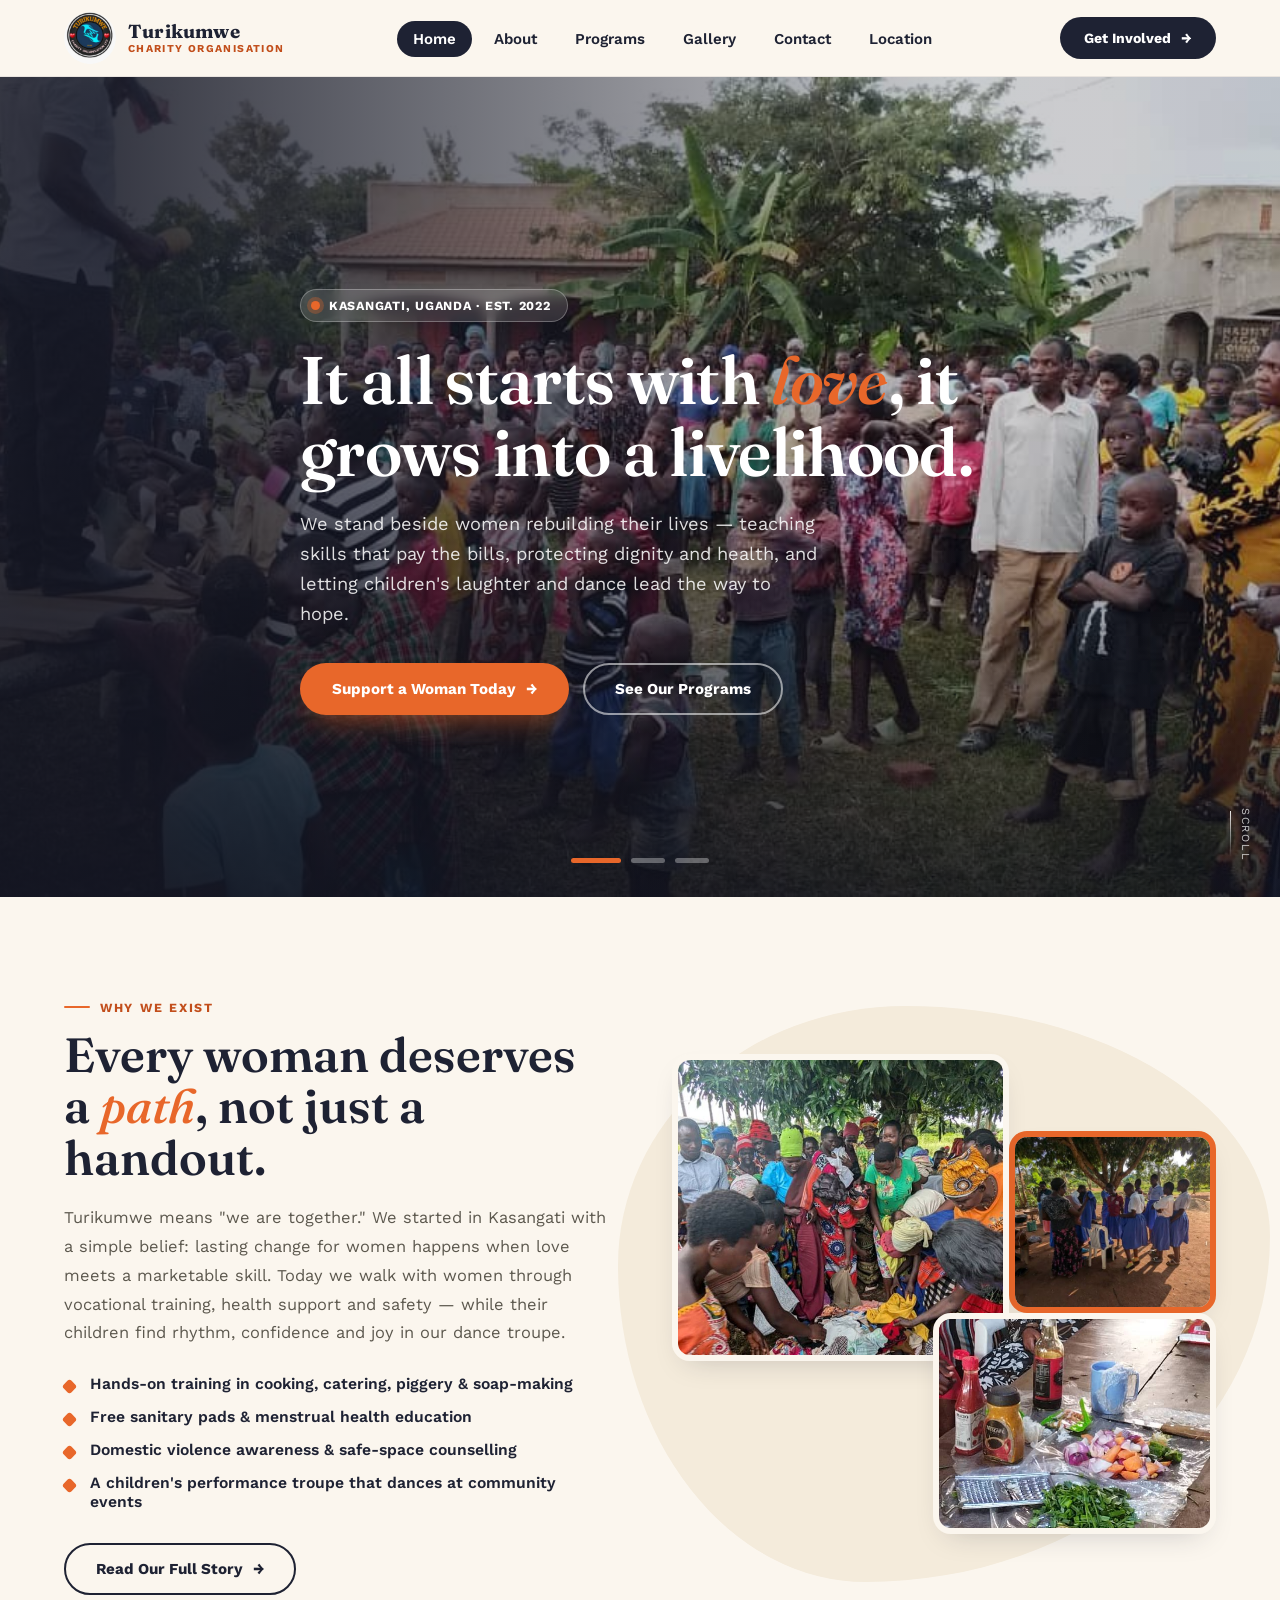
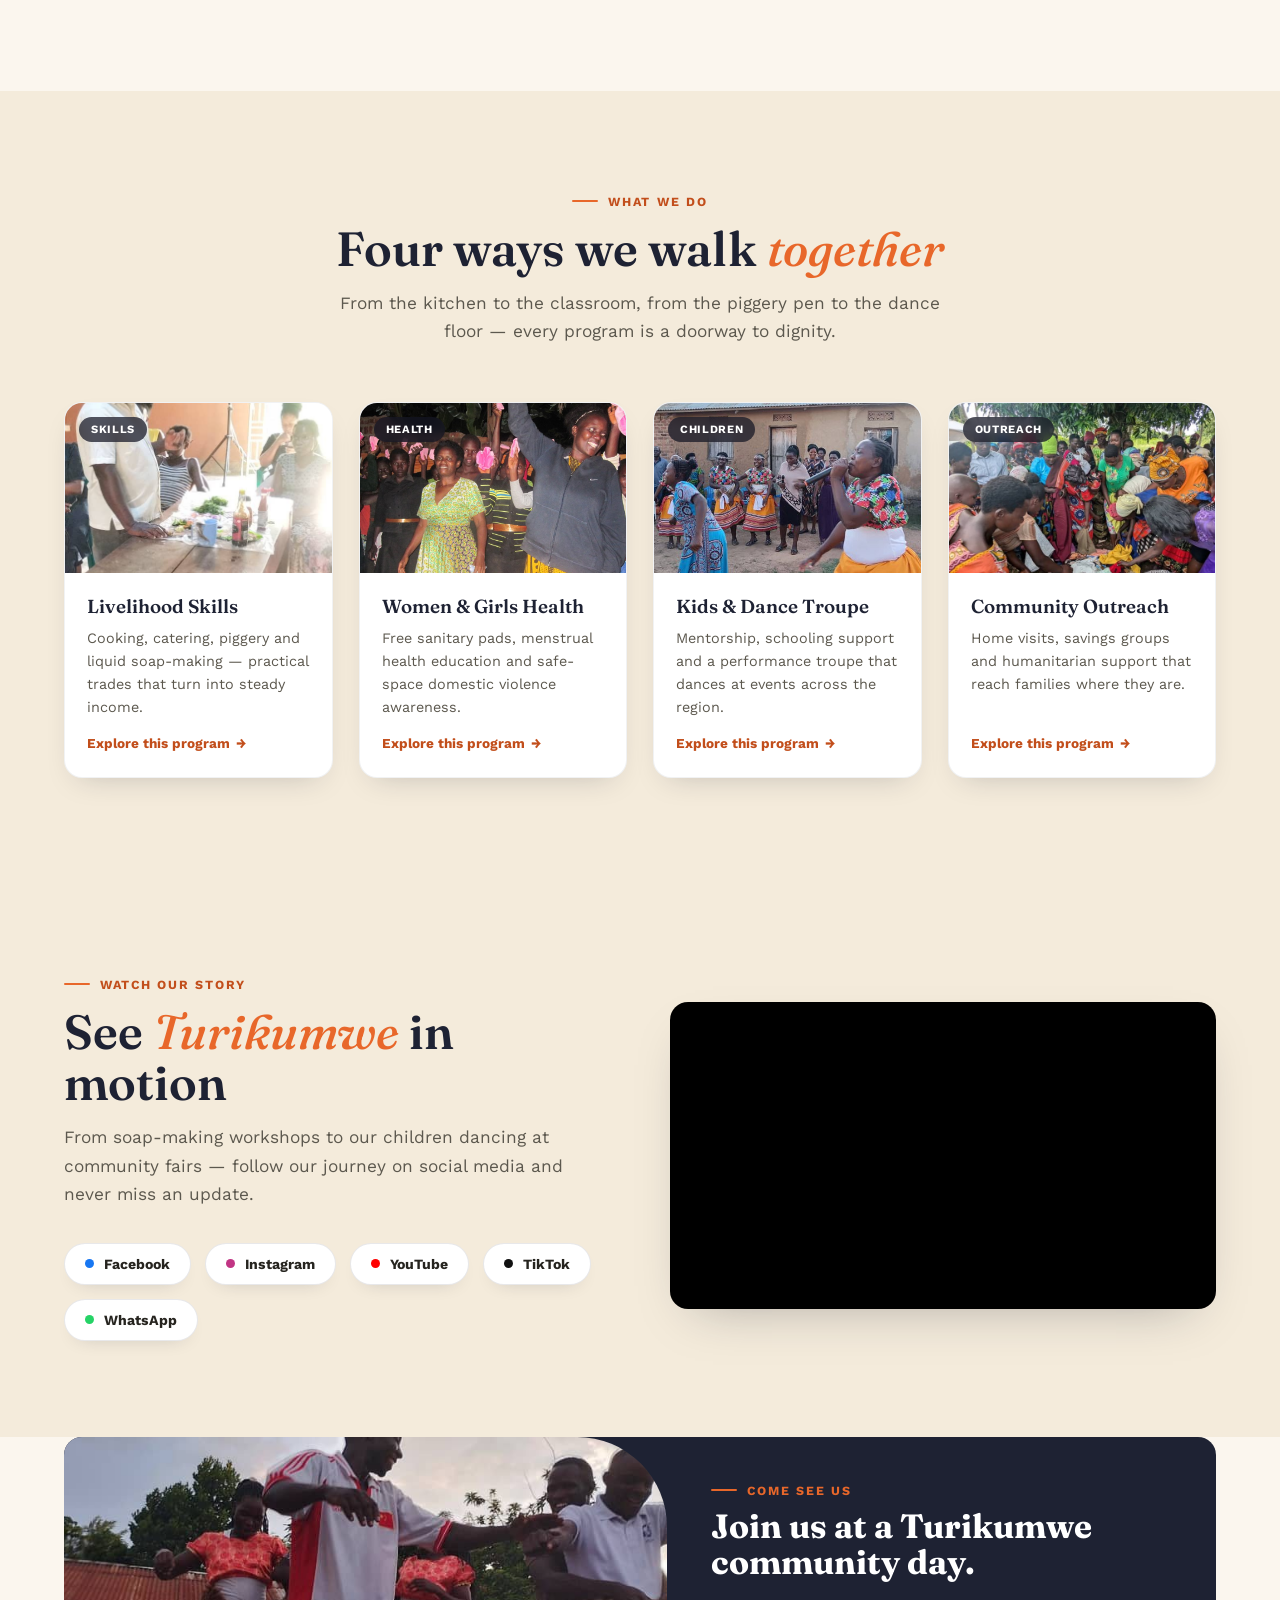
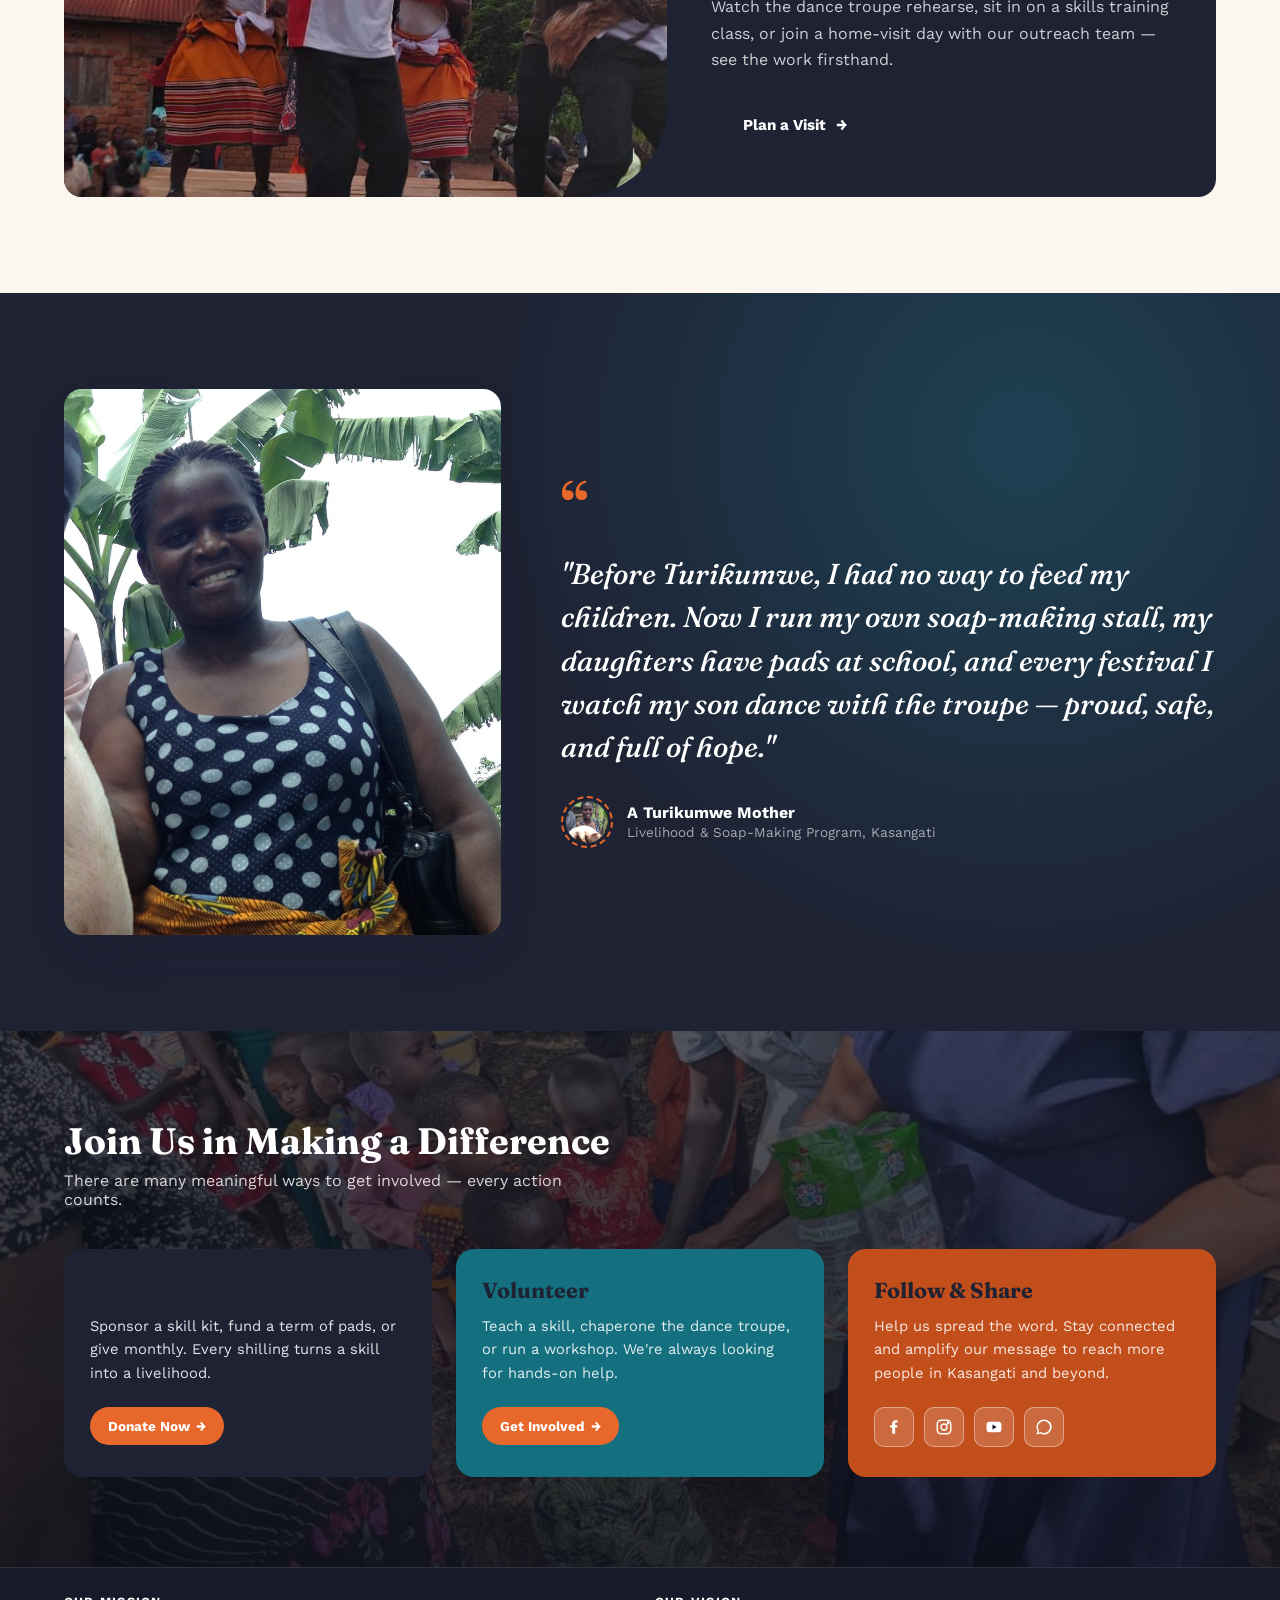
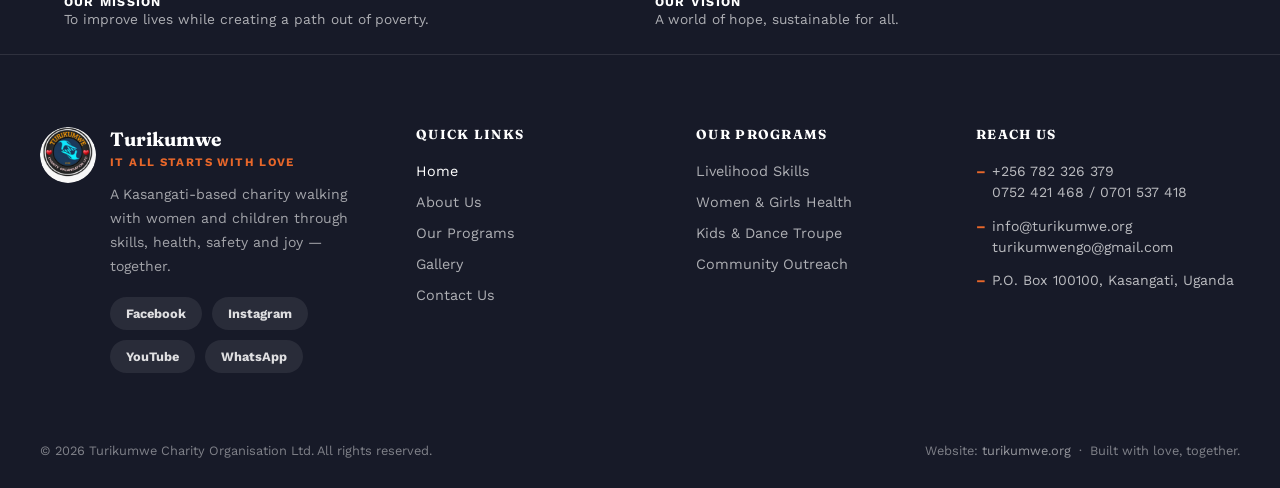
==== index.html @ 4c3f0fac "Add files via upload" ====
<!DOCTYPE html>
<html lang="en">
<head>
<meta charset="UTF-8">
<meta name="viewport" content="width=device-width, initial-scale=1.0">
<title>Turikumwe Charity Organisation | It All Starts With Love</title>
<meta name="description" content="Turikumwe Charity Organisation empowers women in Kasangati, Uganda through skills training, menstrual health support and domestic violence awareness — while our children's dance troupe brings joy to communities.">
<link rel="icon" href="images/logo.png">
<link rel="stylesheet" href="css/style.css">
</head>
<body>

<!-- ============================== HEADER ============================== -->
<header class="site-header">
  <div class="header-inner">
    <a href="index.html" class="brand">
      <img src="images/logo.png" alt="Turikumwe Charity Organisation logo">
      <span class="brand-word"><b>Turikumwe</b><span>Charity Organisation</span></span>
    </a>
    <nav class="main-nav">
      <ul>
        <li><a href="index.html" class="active">Home</a></li>
        <li><a href="about.html">About</a></li>
        <li><a href="programs.html">Programs</a></li>
        <li><a href="gallery.html">Gallery</a></li>
        <li><a href="contact.html">Contact</a></li>
        <li><a href="contact.html#location">Location</a></li>
      </ul>
    </nav>
    <div class="header-actions">
      <a href="contact.html" class="btn btn-dark"><span>Get Involved</span><span class="arrow">&rarr;</span></a>
      <button class="nav-toggle" aria-label="Toggle menu"><span></span></button>
    </div>
  </div>
</header>

<!-- ============================== HERO CAROUSEL ============================== -->
<section class="hero">
  <div class="hero-slides">
    <div class="hero-slide is-active" style="background-image:url('images/site/hero-1.jpg')"></div>
    <div class="hero-slide" style="background-image:url('images/site/hero-2.jpg')"></div>
    <div class="hero-slide" style="background-image:url('images/site/hero-3.jpg')"></div>
  </div>
  <div class="hero-content">
    <div class="container">
      <div class="hero-inner">
        <span class="hero-tag"><span class="dot"></span> Kasangati, Uganda · Est. 2022</span>
        <h1>It all starts with <em>love</em>, it grows into a livelihood.</h1>
        <p class="sub">We stand beside women rebuilding their lives — teaching skills that pay the bills, protecting dignity and health, and letting children's laughter and dance lead the way to hope.</p>
        <div class="hero-cta">
          <a href="contact.html" class="btn btn-primary">Support a Woman Today<span class="arrow">&rarr;</span></a>
          <a href="programs.html" class="btn btn-outline">See Our Programs</a>
        </div>
      </div>
    </div>
  </div>
  <div class="hero-controls">
    <button class="hero-dot is-active" aria-label="Slide 1"></button>
    <button class="hero-dot" aria-label="Slide 2"></button>
    <button class="hero-dot" aria-label="Slide 3"></button>
  </div>
  <div class="hero-scroll"><span>Scroll</span><span class="line"></span></div>
</section>

<!-- ============================== STORY / COLLAGE ============================== -->
<section class="section">
  <div class="container story-grid">
    <div class="story-text reveal">
      <span class="eyebrow">Why we exist</span>
      <h2 class="section-title">Every woman deserves a <em>path</em>, not just a handout.</h2>
      <p>Turikumwe means "we are together." We started in Kasangati with a simple belief: lasting change for women happens when love meets a marketable skill. Today we walk with women through vocational training, health support and safety — while their children find rhythm, confidence and joy in our dance troupe.</p>
      <ul class="story-list">
        <li>Hands-on training in cooking, catering, piggery &amp; soap-making</li>
        <li>Free sanitary pads &amp; menstrual health education</li>
        <li>Domestic violence awareness &amp; safe-space counselling</li>
        <li>A children's performance troupe that dances at community events</li>
      </ul>
      <a href="about.html" class="btn btn-ghost-navy" style="margin-top:32px;">Read Our Full Story<span class="arrow">&rarr;</span></a>
    </div>
    <div class="collage reveal">
      <div class="collage-blob"></div>
      <img class="c1" src="images/site/story-c1.jpg" alt="Women and children of the Turikumwe community gathered together">
      <img class="c2" src="images/site/story-c2.jpg" alt="Women training together in a cooking and catering class">
      <img class="c3" src="images/site/story-c3.jpg" alt="School girls we support, gathered together under a tree">
    </div>
  </div>
</section>


<!-- ============================== PROGRAMS PREVIEW ============================== -->
<section class="section" style="background:var(--cream-2);">
  <div class="container">
    <div class="center" style="max-width:640px;">
      <span class="eyebrow">What we do</span>
      <h2 class="section-title" style="margin-top:14px;">Four ways we walk <em>together</em></h2>
      <p class="section-lede center">From the kitchen to the classroom, from the piggery pen to the dance floor — every program is a doorway to dignity.</p>
    </div>
    <div class="program-grid">
      <div class="program-card reveal">
        <div class="program-media"><span class="tag">Skills</span><img src="images/site/program-skills.jpg" alt="Women learning cooking and catering skills together"></div>
        <div class="program-body">
          <h3>Livelihood Skills</h3>
          <p>Cooking, catering, piggery and liquid soap-making — practical trades that turn into steady income.</p>
          <a href="programs.html#skills">Explore this program</a>
        </div>
      </div>
      <div class="program-card reveal">
        <div class="program-media"><span class="tag">Health</span><img src="images/site/women-deep.jpg" alt="Girls and women celebrating a pad distribution drive"></div>
        <div class="program-body">
          <h3>Women &amp; Girls Health</h3>
          <p>Free sanitary pads, menstrual health education and safe-space domestic violence awareness.</p>
          <a href="programs.html#women">Explore this program</a>
        </div>
      </div>
      <div class="program-card reveal">
        <div class="program-media"><span class="tag">Children</span><img src="images/site/program-kids.jpg" alt="Our children's dance troupe performing at a community event"></div>
        <div class="program-body">
          <h3>Kids &amp; Dance Troupe</h3>
          <p>Mentorship, schooling support and a performance troupe that dances at events across the region.</p>
          <a href="programs.html#kids">Explore this program</a>
        </div>
      </div>
      <div class="program-card reveal">
        <div class="program-media"><span class="tag">Outreach</span><img src="images/site/card-community.jpg" alt="Turikumwe volunteers on a community home-visit and outreach day"></div>
        <div class="program-body">
          <h3>Community Outreach</h3>
          <p>Home visits, savings groups and humanitarian support that reach families where they are.</p>
          <a href="programs.html#community">Explore this program</a>
        </div>
      </div>
    </div>
  </div>
</section>

<!-- ============================== VIDEO / SOCIAL ============================== -->
<section class="section media-section">
  <div class="container two-col">
    <div class="reveal">
      <span class="eyebrow">Watch our story</span>
      <h2 class="section-title" style="margin-top:14px;">See <em>Turikumwe</em> in motion</h2>
      <p class="section-lede">From soap-making workshops to our children dancing at community fairs — follow our journey on social media and never miss an update.</p>
      <div class="social-row">
        <a class="social-chip fb" href="#" target="_blank" rel="noopener"><span class="dot"></span> Facebook</a>
        <a class="social-chip ig" href="#" target="_blank" rel="noopener"><span class="dot"></span> Instagram</a>
        <a class="social-chip yt" href="#" target="_blank" rel="noopener"><span class="dot"></span> YouTube</a>
        <a class="social-chip tt" href="#" target="_blank" rel="noopener"><span class="dot"></span> TikTok</a>
        <a class="social-chip wa" href="#" target="_blank" rel="noopener"><span class="dot"></span> WhatsApp</a>
      </div>
    </div>
    <div class="video-wrap reveal">
      <iframe src="https://www.youtube.com/embed/6stlCkUDG_s" title="Turikumwe Charity Organisation story" allow="accelerometer; autoplay; clipboard-write; encrypted-media; gyroscope; picture-in-picture" allowfullscreen loading="lazy"></iframe>
    </div>
  </div>
</section>

<!-- ============================== EVENT INVITE BANNER ============================== -->
<section class="section" style="padding-top:0;">
  <div class="container">
    <div class="event-split reveal">
      <div class="photo">
        <img src="images/site/hero-3.jpg" alt="Our children's dance troupe performing at a community event">
      </div>
      <div class="text">
        <span class="eyebrow">Come see us</span>
        <h2>Join us at a Turikumwe community day.</h2>
        <p>Watch the dance troupe rehearse, sit in on a skills training class, or join a home-visit day with our outreach team — see the work firsthand.</p>
        <a href="contact.html" class="btn btn-dark">Plan a Visit<span class="arrow">&rarr;</span></a>
      </div>
    </div>
  </div>
</section>

<!-- ============================== TESTIMONIAL ============================== -->
<section class="section testi">
  <div class="container testi-grid">
    <div class="testi-photo reveal">
      <img src="images/site/testi-photo.jpg" alt="Portrait of a woman supported by Turikumwe's livelihood program">
    </div>
    <div class="testi-quote reveal">
      <span class="quote-mark">&ldquo;</span>
      <p>"Before Turikumwe, I had no way to feed my children. Now I run my own soap-making stall, my daughters have pads at school, and every festival I watch my son dance with the troupe — proud, safe, and full of hope."</p>
      <div class="testi-name">
        <span class="avatar-ring"><img src="images/site/testi-avatar.jpg" alt="Community member"></span>
        <div><b>A Turikumwe Mother</b><span>Livelihood &amp; Soap-Making Program, Kasangati</span></div>
      </div>
    </div>
  </div>
</section>

<!-- ============================== JOIN US / 3-CARD CTA ============================== -->
<section class="join-diff">
  <img class="bg" src="images/site/join-diff-bg.jpg" alt="">
  <div class="container">
    <h2 class="reveal">Join Us in Making a Difference</h2>
    <p class="reveal">There are many meaningful ways to get involved — every action counts.</p>
    <div class="diff-grid reveal">
      <div class="diff-card c-navy">
        <h3>Donate</h3>
        <p>Sponsor a skill kit, fund a term of pads, or give monthly. Every shilling turns a skill into a livelihood.</p>
        <a href="contact.html" class="btn-mini">Donate Now<span class="arrow">&rarr;</span></a>
      </div>
      <div class="diff-card c-teal">
        <h3>Volunteer</h3>
        <p>Teach a skill, chaperone the dance troupe, or run a workshop. We're always looking for hands-on help.</p>
        <a href="contact.html" class="btn-mini">Get Involved<span class="arrow">&rarr;</span></a>
      </div>
      <div class="diff-card c-orange">
        <h3>Follow &amp; Share</h3>
        <p>Help us spread the word. Stay connected and amplify our message to reach more people in Kasangati and beyond.</p>
        <div class="diff-social">
          <a href="#" aria-label="Facebook" target="_blank" rel="noopener"><svg viewBox="0 0 24 24" fill="currentColor"><path d="M13.5 21v-8.2h2.75l.41-3.2H13.5V7.4c0-.93.26-1.56 1.6-1.56h1.7V2.98C16.5 2.94 15.4 2.85 14.1 2.85c-2.7 0-4.55 1.65-4.55 4.68v2.07H6.8v3.2h2.75V21h3.95z"/></svg></a>
          <a href="#" aria-label="Instagram" target="_blank" rel="noopener"><svg viewBox="0 0 24 24" fill="none" stroke="currentColor" stroke-width="1.9"><rect x="3" y="3" width="18" height="18" rx="5"/><circle cx="12" cy="12" r="4"/><circle cx="17.4" cy="6.6" r="1"/></svg></a>
          <a href="#" aria-label="YouTube" target="_blank" rel="noopener"><svg viewBox="0 0 24 24" fill="currentColor"><path d="M22 12s0-3.2-.4-4.7a2.9 2.9 0 0 0-2-2C17.9 5 12 5 12 5s-5.9 0-7.6.3a2.9 2.9 0 0 0-2 2C2 8.8 2 12 2 12s0 3.2.4 4.7a2.9 2.9 0 0 0 2 2C6.1 19 12 19 12 19s5.9 0 7.6-.3a2.9 2.9 0 0 0 2-2C22 15.2 22 12 22 12z"/><path d="M10 15.2V8.8L15.5 12z" fill="#0F1626"/></svg></a>
          <a href="#" aria-label="WhatsApp" target="_blank" rel="noopener"><svg viewBox="0 0 24 24" fill="currentColor"><path d="M12 2a10 10 0 0 0-8.6 15L2 22l5.2-1.4A10 10 0 1 0 12 2zm0 18a8 8 0 0 1-4.1-1.1l-.3-.2-3.1.8.8-3-.2-.3A8 8 0 1 1 12 20z"/></svg></a>
        </div>
      </div>
    </div>
  </div>
</section>

<!-- ============================== FOOTER (constant) ============================== -->
<footer class="site-footer" id="footer-include"></footer>

<script src="js/main.js"></script>
<script src="js/footer.js"></script>
</body>
</html>
---- css/style.css ----
/* ==========================================================================
   TURIKUMWE CHARITY ORGANISATION — Stylesheet
   Design language: "Threads of Turikumwe" — a running-stitch signature
   motif ties every section together, echoing the tailoring/soap-making
   skills we teach and the meaning of the name: "we are together".
   ========================================================================== */

@import url('https://fonts.googleapis.com/css2?family=Fraunces:ital,opsz,wght@0,9..144,400;0,9..144,500;0,9..144,600;0,9..144,700;0,9..144,900;1,9..144,500;1,9..144,600&family=Work+Sans:wght@400;500;600;700;800&display=swap');

:root{
  /* ---- brand palette, drawn from the Turikumwe letterhead ---- */
  --orange: #E8672A;
  --orange-dark: #C24E1B;
  --orange-light: #FBEDE3;
  --navy: #1E2233;
  --navy-2: #262C42;
  --navy-soft: #3A4160;
  --teal: #1C93A6;
  --teal-dark: #14707F;
  --red: #E14B57;
  --cream: #FBF6EE;
  --cream-2: #F4EBDB;
  --ink: #26241F;
  --ink-soft: #5C584E;
  --white: #FFFFFF;

  --font-display: 'Fraunces', serif;
  --font-body: 'Work Sans', sans-serif;

  --container: 1200px;
  --radius: 18px;
  --radius-sm: 10px;

  --shadow-soft: 0 20px 50px -25px rgba(30,34,51,0.35);
  --shadow-card: 0 12px 30px -15px rgba(30,34,51,0.25);
}

*,*::before,*::after{ box-sizing: border-box; }
html{ scroll-behavior: smooth; }
body{
  margin:0;
  font-family: var(--font-body);
  color: var(--ink);
  background: var(--cream);
  -webkit-font-smoothing: antialiased;
  overflow-x: hidden;
}
img{ max-width:100%; display:block; }
a{ color: inherit; text-decoration: none; }
ul{ margin:0; padding:0; list-style:none; }
h1,h2,h3,h4{ font-family: var(--font-display); margin:0; color: var(--navy); line-height:1.08; }
p{ margin:0; }
button{ font-family: inherit; cursor:pointer; }
:focus-visible{ outline: 3px solid var(--teal); outline-offset: 3px; }

.container{ max-width: var(--container); margin: 0 auto; padding: 0 24px; }
.eyebrow{
  font-family: var(--font-body); font-weight:700; letter-spacing:.14em; text-transform:uppercase;
  font-size:.78rem; color: var(--orange-dark);
  display:inline-flex; align-items:center; gap:10px;
}
.eyebrow::before{ content:""; width:26px; height:2px; background: var(--orange); display:inline-block; border-radius:2px; }

.section{ padding: 96px 0; position:relative; }
.section-tight{ padding: 64px 0; }
.section-title{ font-size: clamp(2rem, 4vw, 3rem); font-weight:600; }
.section-title em{ font-style:italic; color: var(--orange); font-weight:500; }
.section-lede{ font-size:1.08rem; color: var(--ink-soft); max-width: 640px; line-height:1.65; margin-top:14px; }
.center{ text-align:center; margin-left:auto; margin-right:auto; }

.btn{
  display:inline-flex; align-items:center; justify-content:center; gap:10px;
  font-weight:700; font-size:.95rem; padding: 15px 30px; border-radius: 999px;
  border: 2px solid transparent; transition: transform .25s ease, box-shadow .25s ease, background .25s ease, color .25s ease;
  white-space: nowrap;
}
.btn .arrow{ display:inline-block; transition: transform .25s ease; }
.btn:hover .arrow{ transform: translateX(4px); }
.btn-primary{ background: var(--orange); color:#fff; box-shadow: 0 14px 30px -12px rgba(232,103,42,.65); }
.btn-primary:hover{ background: var(--orange-dark); transform: translateY(-2px); }
.btn-outline{ border-color: rgba(255,255,255,.55); color:#fff; }
.btn-outline:hover{ background: rgba(255,255,255,.14); transform: translateY(-2px); }
.btn-dark{ background: var(--navy); color:#fff; }
.btn-dark:hover{ background:#0f1220; transform: translateY(-2px); }
.btn-teal{ background: var(--teal); color:#fff; box-shadow: 0 14px 30px -12px rgba(28,147,166,.6); }
.btn-teal:hover{ background: var(--teal-dark); transform: translateY(-2px); }
.btn-ghost-navy{ border-color: var(--navy); color: var(--navy); }
.btn-ghost-navy:hover{ background: var(--navy); color:#fff; }

/* ---------------------------------- HEADER ---------------------------------- */
.site-header{
  position: sticky; top:0; z-index: 1000;
  background: rgba(251,246,238,.88);
  backdrop-filter: blur(14px) saturate(140%);
  border-bottom: 1px solid rgba(30,34,51,.08);
  transition: box-shadow .3s ease;
}
.site-header.scrolled{ box-shadow: 0 8px 30px -20px rgba(0,0,0,.4); }
.header-inner{ display:flex; align-items:center; justify-content:space-between; padding: 12px 24px; max-width: var(--container); margin:0 auto; gap:18px; }
.brand{ display:flex; align-items:center; gap:12px; flex-shrink:0; }
.brand img{ width:52px; height:52px; border-radius:50%; }
.brand-word{ display:flex; flex-direction:column; line-height:1.05; }
.brand-word b{ font-family: var(--font-display); font-weight:700; font-size:1.18rem; color: var(--navy); letter-spacing:.01em; }
.brand-word span{ font-size:.66rem; letter-spacing:.13em; text-transform:uppercase; color: var(--orange-dark); font-weight:700; margin-top:2px; }

.main-nav ul{ display:flex; align-items:center; gap:6px; }
.main-nav a{
  font-weight:600; font-size:.94rem; padding:9px 16px; border-radius:999px; color: var(--navy);
  transition: background .2s ease, color .2s ease;
  position:relative;
}
.main-nav a:hover{ background: var(--orange-light); color: var(--orange-dark); }
.main-nav a.active{ background: var(--navy); color:#fff; }

.header-actions{ display:flex; align-items:center; gap:12px; }
.header-actions .btn{ padding:11px 22px; font-size:.88rem; }
.nav-toggle{
  display:none; width:46px; height:46px; border-radius:50%; border:1.5px solid rgba(30,34,51,.18);
  background:#fff; align-items:center; justify-content:center; flex-shrink:0;
}
.nav-toggle span, .nav-toggle span::before, .nav-toggle span::after{
  content:""; display:block; width:20px; height:2px; background: var(--navy); border-radius:2px; position:relative; transition: all .25s ease;
}
.nav-toggle span::before{ position:absolute; top:-6px; }
.nav-toggle span::after{ position:absolute; top:6px; }
.nav-toggle.open span{ background: transparent; }
.nav-toggle.open span::before{ top:0; transform: rotate(45deg); }
.nav-toggle.open span::after{ top:0; transform: rotate(-45deg); }

/* (decorative stitch divider removed) */

/* ---------------------------------- HERO CAROUSEL ---------------------------------- */
.hero{ position:relative; height: min(92vh, 820px); min-height:560px; overflow:hidden; background: var(--navy); }
.hero-slides{ position:absolute; inset:0; }
.hero-slide{
  position:absolute; inset:0; opacity:0; transition: opacity 1.4s ease;
  background-size: cover; background-position: center;
}
.hero-slide.is-active{ opacity:1; }
.hero-slide::after{
  content:""; position:absolute; inset:0;
  background:
    linear-gradient(90deg, rgba(20,22,35,.86) 8%, rgba(20,22,35,.55) 42%, rgba(20,22,35,.22) 75%),
    linear-gradient(0deg, rgba(15,17,28,.75), rgba(15,17,28,0) 46%);
}
.hero-content{ position:relative; z-index:5; height:100%; display:flex; align-items:center; }
.hero-inner{ max-width: 680px; padding-top: 30px; }
.hero-tag{
  display:inline-flex; align-items:center; gap:9px; background: rgba(255,255,255,.12); border:1px solid rgba(255,255,255,.28);
  color:#fff; padding:8px 16px 8px 10px; border-radius:999px; font-size:.78rem; font-weight:700; letter-spacing:.06em; text-transform:uppercase;
  backdrop-filter: blur(6px); margin-bottom:22px;
}
.hero-tag .dot{ width:9px; height:9px; border-radius:50%; background: var(--orange); box-shadow:0 0 0 4px rgba(232,103,42,.3); }
.hero h1{
  color:#fff; font-size: clamp(2.5rem, 5.6vw, 4.2rem); font-weight:600; letter-spacing:-.01em;
}
.hero h1 em{ font-style: italic; color: var(--orange); font-weight:500; }
.hero p.sub{ color: rgba(255,255,255,.86); font-size:1.14rem; max-width:520px; margin-top:20px; line-height:1.65; }
.hero-cta{ display:flex; flex-wrap:wrap; gap:14px; margin-top:34px; }

.hero-controls{ position:absolute; z-index:6; bottom:34px; left:0; right:0; display:flex; justify-content:center; gap:10px; }
.hero-dot{ width:34px; height:5px; border-radius:99px; background: rgba(255,255,255,.32); border:none; padding:0; cursor:pointer; transition:.3s; }
.hero-dot.is-active{ background: var(--orange); width:50px; }

.hero-scroll{
  position:absolute; z-index:6; right:28px; bottom:36px; display:flex; flex-direction:column; align-items:center; gap:8px;
  color: rgba(255,255,255,.75); font-size:.68rem; letter-spacing:.16em; text-transform:uppercase; writing-mode:vertical-rl;
}
.hero-scroll .line{ width:1px; height:46px; background: linear-gradient(rgba(255,255,255,.9), rgba(255,255,255,0)); writing-mode:horizontal-tb; }

/* ---------------------------------- STAT STRIP ---------------------------------- */
.stat-strip{ background: var(--navy); position:relative; overflow:hidden; }
.stat-strip::before{
  content:""; position:absolute; inset:0; opacity:.5;
  background-image: radial-gradient(circle at 15% 30%, rgba(232,103,42,.18), transparent 40%), radial-gradient(circle at 85% 70%, rgba(28,147,166,.18), transparent 42%);
}
.stat-grid{ position:relative; display:grid; grid-template-columns: repeat(4,1fr); gap:0; padding: 56px 0; }
.stat{ text-align:center; padding:0 20px; border-left: 1px solid rgba(255,255,255,.12); }
.stat:first-child{ border-left:none; }
.stat b{ display:block; font-family: var(--font-display); font-size: clamp(2rem,4vw,2.9rem); color:#fff; font-weight:700; }
.stat b .plus{ color: var(--orange); }
.stat span{ display:block; color: rgba(255,255,255,.68); font-size:.86rem; margin-top:8px; letter-spacing:.03em; }

/* ---------------------------------- STORY / COLLAGE ---------------------------------- */
.story-grid{ display:grid; grid-template-columns: 1fr 1fr; gap:64px; align-items:center; }
.story-text h2{ margin-top:14px; }
.story-text p{ margin-top:20px; color: var(--ink-soft); line-height:1.75; font-size:1.03rem; }
.story-list{ margin-top:26px; display:flex; flex-direction:column; gap:14px; }
.story-list li{ position:relative; padding-left:26px; font-weight:600; color: var(--navy); font-size:.98rem; }
.story-list li::before{ content:""; position:absolute; left:0; top:7px; width:11px; height:11px; border-radius:3px; background: var(--orange); transform: rotate(45deg); }

.collage{ position:relative; height: 480px; }
.collage img{ position:absolute; object-fit:cover; border-radius: var(--radius); box-shadow: var(--shadow-card); border: 6px solid var(--cream); }
.collage .c1{ width:62%; height:64%; top:0; left:0; z-index:2; }
.collage .c2{ width:52%; height:46%; bottom:0; right:0; z-index:3; }
.collage .c3{ width:38%; height:38%; top:16%; right:0; z-index:1; border-color: var(--orange); }
.collage-blob{ position:absolute; width:120%; height:120%; top:-10%; left:-10%; background: var(--cream-2); border-radius: 44% 56% 62% 38% / 45% 40% 60% 55%; z-index:0; }

/* ---------------------------------- PROGRAM CARDS ---------------------------------- */
.program-grid{ display:grid; grid-template-columns: repeat(4,1fr); gap:26px; margin-top:56px; }
.program-card{
  background:#fff; border-radius: var(--radius); overflow:hidden; box-shadow: var(--shadow-card);
  display:flex; flex-direction:column; transition: transform .35s ease, box-shadow .35s ease;
  border:1px solid rgba(30,34,51,.06);
}
.program-card:hover{ transform: translateY(-8px); box-shadow: 0 30px 50px -22px rgba(30,34,51,.35); }
.program-media{ height:170px; position:relative; overflow:hidden; }
.program-media img{ width:100%; height:100%; object-fit:cover; transition: transform .6s ease; }
.program-card:hover .program-media img{ transform: scale(1.08); }
.program-media .tag{
  position:absolute; top:14px; left:14px; background: rgba(20,22,35,.72); color:#fff; font-size:.7rem; font-weight:700;
  letter-spacing:.06em; text-transform:uppercase; padding:6px 12px; border-radius:999px; backdrop-filter: blur(4px);
}
.program-body{ padding: 24px 22px 26px; flex:1; display:flex; flex-direction:column; }
.program-body h3{ font-size:1.18rem; font-weight:600; }
.program-body p{ color: var(--ink-soft); font-size:.9rem; margin-top:10px; line-height:1.6; flex:1; }
.program-body a{ margin-top:16px; font-weight:700; font-size:.85rem; color: var(--orange-dark); display:inline-flex; align-items:center; }
.program-body a::after{ content:"\2192"; margin-left:6px; transition: transform .2s ease; display:inline-block; }
.program-body a:hover::after{ transform: translateX(4px); }

/* ---------------------------------- VIDEO / SOCIAL ---------------------------------- */
.media-section{ background: var(--cream-2); }
.video-wrap{ position:relative; border-radius: var(--radius); overflow:hidden; box-shadow: var(--shadow-soft); aspect-ratio: 16/9; background:#000; }
.video-wrap iframe{ width:100%; height:100%; border:0; }
.social-row{ display:flex; flex-wrap:wrap; gap:14px; margin-top:34px; }
.social-chip{
  display:flex; align-items:center; gap:10px; background:#fff; padding:12px 20px; border-radius:999px;
  font-weight:700; font-size:.88rem; border:1px solid rgba(30,34,51,.1); box-shadow: 0 8px 20px -14px rgba(30,34,51,.3);
  transition: transform .2s ease, border-color .2s ease;
}
.social-chip:hover{ transform: translateY(-3px); border-color: var(--orange); }
.social-chip .dot{ width:9px; height:9px; border-radius:50%; flex-shrink:0; }
.social-chip.fb .dot{ background:#1877F2; } .social-chip.ig .dot{ background:#C13584; } .social-chip.yt .dot{ background:#FF0000; } .social-chip.tt .dot{ background:#111; } .social-chip.wa .dot{ background:#25D366; }

/* ---------------------------------- TESTIMONIAL ---------------------------------- */
.testi{
  background: var(--navy); color:#fff; position:relative; overflow:hidden;
}
.testi::before{ content:""; position:absolute; inset:0; background: radial-gradient(circle at 80% 20%, rgba(28,147,166,.28), transparent 45%); }
.testi-grid{ position:relative; display:grid; grid-template-columns: .8fr 1.2fr; gap:60px; align-items:center; }
.testi-photo{ position:relative; border-radius: var(--radius); overflow:hidden; aspect-ratio: 4/5; box-shadow: var(--shadow-soft); }
.testi-photo img{ width:100%; height:100%; object-fit:cover; }
.testi-quote .quote-mark{ font-family: var(--font-display); font-size:3.6rem; line-height:1; color: var(--orange); font-weight:700; display:block; }
.testi-quote p{ font-family: var(--font-display); font-style:italic; font-weight:500; font-size: clamp(1.3rem,2.6vw,1.8rem); line-height:1.5; margin-top:18px; color:#fff; }
.testi-name{ margin-top:26px; display:flex; align-items:center; gap:14px; }
.testi-name b{ display:block; font-size:1rem; }
.testi-name span{ display:block; color: rgba(255,255,255,.6); font-size:.85rem; margin-top:2px; }
.testi-name .avatar-ring{ width:52px; height:52px; border-radius:50%; border:2px dashed var(--orange); padding:3px; }
.testi-name .avatar-ring img{ width:100%; height:100%; border-radius:50%; object-fit:cover; }

/* ---------------------------------- DONATE / CTA BAND ---------------------------------- */
.cta-band{ background: linear-gradient(120deg, var(--orange) 0%, var(--orange-dark) 100%); color:#fff; position:relative; overflow:hidden; }
.cta-band::before, .cta-band::after{
  content:""; position:absolute; border-radius:50%; background: rgba(255,255,255,.08);
}
.cta-band::before{ width:360px; height:360px; top:-140px; right:-80px; }
.cta-band::after{ width:220px; height:220px; bottom:-100px; left:8%; }
.cta-grid{ position:relative; display:grid; grid-template-columns: 1.2fr .8fr; gap:50px; align-items:center; }
.cta-grid h2{ color:#fff; font-size: clamp(1.9rem,3.6vw,2.6rem); }
.cta-grid p{ color: rgba(255,255,255,.92); margin-top:14px; font-size:1.02rem; max-width:480px; line-height:1.6; }
.cta-ways{ display:flex; flex-direction:column; gap:12px; }
.cta-way{ display:flex; gap:14px; align-items:flex-start; background: rgba(255,255,255,.14); padding:16px 18px; border-radius: var(--radius-sm); border:1px solid rgba(255,255,255,.25); }
.cta-way .num{
  flex-shrink:0; width:30px; height:30px; border-radius:50%; background: rgba(255,255,255,.22); border:1.5px solid rgba(255,255,255,.5);
  display:flex; align-items:center; justify-content:center; font-family: var(--font-display); font-weight:700; font-size:.85rem;
}
.cta-way b{ display:block; font-size:.95rem; } .cta-way span{ font-size:.82rem; color: rgba(255,255,255,.85); }
.cta-actions{ margin-top:30px; display:flex; gap:14px; flex-wrap:wrap; }

/* ---------------------------------- FOOTER (constant across all pages) ---------------------------------- */
.site-footer{ background: #171A28; color: rgba(255,255,255,.78); position:relative; }
.footer-top{ display:grid; grid-template-columns: 1.4fr 1fr 1fr 1.1fr; gap:40px; padding: 72px 0 48px; }
.footer-brand{ display:flex; gap:14px; }
.footer-brand img{ width:56px; height:56px; border-radius:50%; flex-shrink:0; }
.footer-brand b{ font-family: var(--font-display); color:#fff; font-size:1.2rem; display:block; }
.footer-brand .tagline{ color: var(--orange); font-size:.72rem; letter-spacing:.12em; text-transform:uppercase; font-weight:700; margin-top:4px; display:block; }
.footer-brand p{ margin-top:14px; font-size:.88rem; line-height:1.7; color: rgba(255,255,255,.6); max-width:280px; }
.footer-social{ display:flex; flex-wrap:wrap; gap:10px; margin-top:18px; }
.footer-social a{
  padding:9px 16px; border-radius:999px; background: rgba(255,255,255,.08); font-size:.8rem; font-weight:700;
  color: rgba(255,255,255,.85); transition:.2s;
}
.footer-social a:hover{ background: var(--orange); color:#fff; }

.footer-col h4{ color:#fff; font-size:.82rem; letter-spacing:.1em; text-transform:uppercase; font-weight:700; margin-bottom:20px; }
.footer-col ul{ display:flex; flex-direction:column; gap:12px; }
.footer-col a{ font-size:.9rem; color: rgba(255,255,255,.65); transition:.2s; }
.footer-col a:hover{ color: var(--orange); }
.footer-contact li{ font-size:.88rem; color: rgba(255,255,255,.7); line-height:1.5; padding-left:16px; position:relative; }
.footer-contact li::before{ content:"\2013"; position:absolute; left:0; color: var(--orange); font-weight:700; }

.footer-mv{ border-top:1px solid rgba(255,255,255,.1); border-bottom:1px solid rgba(255,255,255,.1); padding: 26px 0; }
.footer-mv-inner{ display:grid; grid-template-columns:1fr 1fr; gap:30px; }
.footer-mv-item{ display:flex; gap:14px; align-items:flex-start; }
.footer-mv-item b{ display:block; color:#fff; font-size:.78rem; letter-spacing:.1em; text-transform:uppercase; }
.footer-mv-item span{ font-size:.86rem; color: rgba(255,255,255,.65); }

.footer-bottom{ padding:22px 0 30px; display:flex; justify-content:space-between; align-items:center; flex-wrap:wrap; gap:12px; font-size:.8rem; color: rgba(255,255,255,.45); }
.footer-bottom a{ color: rgba(255,255,255,.55); }

/* ---------------------------------- PAGE HERO (inner pages) ---------------------------------- */
.page-hero{ position:relative; height: 420px; display:flex; align-items:flex-end; overflow:hidden; background: var(--navy); }
.page-hero img{ position:absolute; inset:0; width:100%; height:100%; object-fit:cover; object-position: center 28%; opacity:.55; }
.page-hero::after{ content:""; position:absolute; inset:0; background: linear-gradient(180deg, rgba(20,22,35,.35), rgba(20,22,35,.92)); }
.page-hero-inner{ position:relative; z-index:2; padding-bottom: 46px; width:100%; }
.breadcrumb{ display:flex; gap:8px; align-items:center; color: rgba(255,255,255,.6); font-size:.82rem; margin-bottom:16px; }
.breadcrumb a{ color: rgba(255,255,255,.85); font-weight:600; }
.page-hero h1{ color:#fff; font-size: clamp(2.2rem,4.6vw,3.4rem); font-weight:600; }
.page-hero p{ color: rgba(255,255,255,.82); margin-top:12px; max-width:560px; font-size:1.02rem; }

/* generic two-col */
.two-col{ display:grid; grid-template-columns:1fr 1fr; gap:60px; align-items:center; }

/* ---------------------------------- VALUE / ICON CARDS ---------------------------------- */
.value-grid{ display:grid; grid-template-columns: repeat(3,1fr); gap:26px; margin-top:50px; }
.value-card{ background:#fff; padding:32px 26px; border-radius: var(--radius); box-shadow: var(--shadow-card); border:1px solid rgba(30,34,51,.06); }
.value-card .icon{ width:56px; height:56px; border-radius:16px; display:flex; align-items:center; justify-content:center; margin-bottom:20px; font-family: var(--font-display); font-weight:700; font-size:1.15rem; }
.value-card h3{ font-size:1.08rem; font-weight:600; }
.value-card p{ margin-top:10px; color: var(--ink-soft); font-size:.9rem; line-height:1.65; }
.icon-orange{ background: var(--orange-light); color: var(--orange-dark); }
.icon-teal{ background: #E4F4F6; color: var(--teal-dark); }
.icon-navy{ background: #E7E9F2; color: var(--navy); }
.icon-red{ background: #FBE7E8; color: var(--red); }

/* timeline */
.timeline{ margin-top:56px; position:relative; }
.timeline::before{ content:""; position:absolute; left:22px; top:8px; bottom:8px; width:2px; background: repeating-linear-gradient(180deg, var(--orange) 0 6px, transparent 6px 14px); }
.tl-item{ position:relative; padding-left:64px; margin-bottom:38px; }
.tl-item:last-child{ margin-bottom:0; }
.tl-dot{ position:absolute; left:8px; top:2px; width:30px; height:30px; border-radius:50%; background: var(--navy); border:4px solid var(--cream); box-shadow:0 0 0 2px var(--orange); }
.tl-item h4{ font-size:1.05rem; font-weight:700; color:var(--navy); }
.tl-item .yr{ color: var(--orange-dark); font-weight:700; font-size:.78rem; letter-spacing:.08em; text-transform:uppercase; }
.tl-item p{ margin-top:6px; color: var(--ink-soft); font-size:.92rem; line-height:1.6; max-width:560px; }

/* team */
.team-grid{ display:grid; grid-template-columns: repeat(4,1fr); gap:26px; margin-top:50px; }
.team-card{ text-align:center; }
.team-photo{ aspect-ratio:1; border-radius:50%; overflow:hidden; box-shadow: var(--shadow-card); border:5px solid #fff; outline: 2px dashed var(--orange); outline-offset:6px; margin-bottom:18px; }
.team-photo img{ width:100%; height:100%; object-fit:cover; }
.team-card h4{ font-size:1rem; font-weight:700; }
.team-card span{ font-size:.82rem; color: var(--orange-dark); font-weight:600; }

/* programs page deep sections */
.deep-program{ display:grid; grid-template-columns: 1fr 1fr; gap:64px; align-items:center; padding: 80px 0; }
.deep-program.reverse .deep-media{ order:2; }
.deep-program.reverse .deep-text{ order:1; }
.deep-media{ position:relative; }
.deep-media img{ border-radius: var(--radius); box-shadow: var(--shadow-soft); width:100%; aspect-ratio: 4/3.2; object-fit:cover; }
.deep-media .badge-float{
  position:absolute; bottom:-24px; left:-24px; background:#fff; padding:16px 22px 16px 18px; border-radius: var(--radius-sm);
  box-shadow: var(--shadow-card); border-left:4px solid var(--orange);
}
.deep-media .badge-float b{ display:block; font-family:var(--font-display); font-size:1.3rem; }
.deep-media .badge-float span{ font-size:.72rem; color:var(--ink-soft); }
.deep-text .eyebrow{ margin-bottom:16px; }
.deep-text h2{ font-size: clamp(1.7rem,3vw,2.3rem); }
.deep-text > p{ margin-top:16px; color: var(--ink-soft); line-height:1.7; }
.mini-list{ margin-top:24px; display:grid; grid-template-columns:1fr 1fr; gap:14px; }
.mini-list li{ position:relative; font-size:.9rem; font-weight:600; color: var(--navy); background:#fff; padding:12px 14px 12px 30px; border-radius:10px; border:1px solid rgba(30,34,51,.07); }
.mini-list li::before{ content:""; position:absolute; left:13px; top:50%; margin-top:-4px; width:8px; height:8px; border-radius:50%; background: var(--teal-dark); }

.subprogram-strip{ background:#fff; }
.chip-row{ display:flex; flex-wrap:wrap; gap:12px; margin-top: 30px;}
.filter-chip{ padding:10px 20px; border-radius:999px; border:1.5px solid rgba(30,34,51,.14); font-weight:600; font-size:.86rem; background:#fff; }
.filter-chip.active{ background: var(--navy); color:#fff; border-color: var(--navy); }

/* contact page */
.contact-grid{ display:grid; grid-template-columns: .9fr 1.1fr; gap:56px; }
.contact-card{ background:#fff; border-radius: var(--radius); box-shadow: var(--shadow-card); padding: 34px; border:1px solid rgba(30,34,51,.06); }
.info-line{ padding:18px 0; border-bottom:1px dashed rgba(30,34,51,.14); border-left:3px solid var(--orange); padding-left:16px; }
.info-line:last-child{ border-bottom:none; }
.info-line b{ display:block; color:var(--navy); text-transform:uppercase; letter-spacing:.06em; font-size:.76rem; }
.info-line span, .info-line a{ display:block; font-size:.88rem; color: var(--ink-soft); margin-top:2px; }
.info-line a:hover{ color: var(--orange-dark); }

.form-field{ margin-bottom:18px; }
.form-field label{ display:block; font-size:.84rem; font-weight:700; color: var(--navy); margin-bottom:8px; }
.form-field input, .form-field textarea, .form-field select{
  width:100%; padding: 13px 16px; border-radius: 10px; border:1.5px solid rgba(30,34,51,.15);
  font-family:inherit; font-size:.94rem; background: var(--cream); transition: border-color .2s ease, background .2s ease;
}
.form-field input:focus, .form-field textarea:focus, .form-field select:focus{ border-color: var(--orange); background:#fff; }
.form-row{ display:grid; grid-template-columns:1fr 1fr; gap:16px; }
.form-note{ font-size:.8rem; color: var(--ink-soft); margin-top:6px; }
#formStatus{ margin-top:14px; font-weight:700; font-size:.9rem; }

.map-wrap{ border-radius: var(--radius); overflow:hidden; box-shadow: var(--shadow-card); margin-top:20px; aspect-ratio: 16/8; }
.map-wrap iframe{ width:100%; height:100%; border:0; }

.hours-list{ display:flex; flex-direction:column; gap:10px; margin-top:16px; }
.hours-list li{ display:flex; justify-content:space-between; font-size:.88rem; padding:8px 0; border-bottom:1px solid rgba(30,34,51,.07); }
.hours-list b{ color:var(--navy); }

/* FAQ / accordion (contact) */
.faq-item{ border-bottom:1px solid rgba(30,34,51,.1); padding:20px 0; }
.faq-q{ display:flex; justify-content:space-between; align-items:center; cursor:pointer; font-weight:700; color: var(--navy); font-size:.98rem; }
.faq-q .faq-toggle{ font-family: var(--font-display); font-size:1.4rem; font-weight:400; line-height:1; color: var(--orange); transition: transform .3s ease; flex-shrink:0; }
.faq-item.open .faq-q .faq-toggle{ transform: rotate(45deg); }
.faq-a{ max-height:0; overflow:hidden; transition: max-height .35s ease; }
.faq-item.open .faq-a{ max-height:200px; }
.faq-a p{ padding-top:14px; color: var(--ink-soft); font-size:.9rem; line-height:1.65; }

/* ---------------------------------- GALLERY ---------------------------------- */
.gallery-nav{ display:flex; flex-wrap:wrap; gap:12px; margin-top:36px; }
.gallery-set{ margin-top:56px; }
.gallery-set:first-child{ margin-top:0; }
.gallery-set h3{ font-size:1.3rem; font-weight:600; color: var(--navy); }
.gallery-set .count{ color: var(--ink-soft); font-size:.85rem; font-weight:500; margin-left:10px; }
.gallery-grid{
  display:grid; grid-template-columns: repeat(4, 1fr); gap:18px; margin-top:24px;
}
.gallery-item{ position:relative; border-radius: var(--radius-sm); overflow:hidden; box-shadow: var(--shadow-card); background: var(--cream-2); cursor:pointer; }
.gallery-item img{ width:100%; aspect-ratio: 4/3; object-fit:cover; display:block; transition: transform .5s ease; }
.gallery-item:hover img{ transform: scale(1.06); }
.gallery-item .cap{
  position:absolute; left:0; right:0; bottom:0; padding:10px 12px 9px; font-size:.76rem; font-weight:600; color:#fff;
  background: linear-gradient(0deg, rgba(15,17,28,.82), rgba(15,17,28,0));
}

/* ---------------------------------- LIGHTBOX ---------------------------------- */
.lightbox{
  position:fixed; inset:0; z-index:200; background: rgba(12,13,20,.94);
  display:flex; align-items:center; justify-content:center; flex-direction:column;
  opacity:0; visibility:hidden; transition: opacity .25s ease;
  padding: 60px 20px;
}
.lightbox.is-open{ opacity:1; visibility:visible; }
.lightbox img{ max-width:min(1100px,92vw); max-height:76vh; object-fit:contain; border-radius:10px; box-shadow:0 30px 60px rgba(0,0,0,.5); }
.lightbox-cap{ color:#fff; font-size:.92rem; margin-top:16px; opacity:.85; text-align:center; }
.lightbox-close{
  position:absolute; top:22px; right:26px; background:none; border:none; color:#fff; font-size:2.2rem; line-height:1;
  cursor:pointer; font-family: var(--font-display); font-weight:300; transition: opacity .2s;
}
.lightbox-close:hover{ opacity:.6; }
.lightbox-nav{
  position:absolute; top:50%; transform: translateY(-50%); background: rgba(255,255,255,.1); border:1px solid rgba(255,255,255,.3);
  color:#fff; width:46px; height:46px; border-radius:50%; font-size:1.6rem; cursor:pointer; transition:.2s;
  display:flex; align-items:center; justify-content:center;
}
.lightbox-nav:hover{ background: rgba(255,255,255,.22); }
.lightbox-prev{ left:20px; } .lightbox-next{ right:20px; }
@media(max-width:640px){ .lightbox-nav{ width:38px; height:38px; font-size:1.3rem; } .lightbox-prev{ left:8px; } .lightbox-next{ right:8px; } .lightbox-close{ top:14px; right:16px; } }

/* ---------------------------------- JOIN THE DIFFERENCE (3-card CTA) ---------------------------------- */
.join-diff{ position:relative; padding: 90px 0; overflow:hidden; }
.join-diff .bg{ position:absolute; inset:0; object-fit:cover; width:100%; height:100%; }
.join-diff::after{ content:""; position:absolute; inset:0; background: linear-gradient(180deg, rgba(15,17,28,.72), rgba(15,17,28,.86)); }
.join-diff .container{ position:relative; z-index:2; }
.join-diff h2{ color:#fff; font-size: clamp(1.7rem,3vw,2.3rem); }
.join-diff > .container > p{ color: rgba(255,255,255,.82); margin-top:10px; max-width:560px; }
.diff-grid{ display:grid; grid-template-columns: repeat(3,1fr); gap:24px; margin-top:40px; }
.diff-card{ padding:30px 26px; border-radius: var(--radius); color:#fff; }
.diff-card h3{ font-size:1.35rem; font-weight:700; margin-bottom:12px; }
.diff-card p{ font-size:.92rem; line-height:1.6; color: rgba(255,255,255,.88); }
.diff-card .btn-mini{
  display:inline-flex; align-items:center; gap:6px; margin-top:22px; background: var(--orange); color:#fff; font-weight:700;
  font-size:.85rem; padding:11px 18px; border-radius:999px; transition:.2s;
}
.diff-card .btn-mini:hover{ background: var(--orange-dark); }
.diff-card.c-navy{ background: var(--navy); }
.diff-card.c-teal{ background: var(--teal-dark); }
.diff-card.c-orange{ background: var(--orange-dark); }
.diff-social{ display:flex; gap:10px; margin-top:22px; }
.diff-social a{
  width:40px; height:40px; border-radius:10px; background: rgba(255,255,255,.16); border:1.5px solid rgba(255,255,255,.4);
  display:flex; align-items:center; justify-content:center; transition:.2s;
}
.diff-social a:hover{ background:#fff; }
.diff-social a:hover svg{ color: var(--orange-dark); }
.diff-social svg{ width:18px; height:18px; color:#fff; transition:.2s; }
@media(max-width:880px){ .diff-grid{ grid-template-columns:1fr; } }

/* ---------------------------------- EVENT SPLIT BANNER ---------------------------------- */
.event-split{ display:grid; grid-template-columns: 1.1fr 1fr; align-items:stretch; background: var(--navy); border-radius: var(--radius); overflow:hidden; }
.event-split .photo{ position:relative; min-height:340px; border-radius: 0 90px 90px 0; overflow:hidden; }
.event-split .photo img{ position:absolute; inset:0; width:100%; height:100%; object-fit:cover; }
.event-split .text{ padding: 46px 44px; display:flex; flex-direction:column; justify-content:center; }
.event-split .text .eyebrow{ color: var(--orange); }
.event-split h2{ color:#fff; font-size: clamp(1.6rem,2.8vw,2.1rem); margin-top:10px; }
.event-split p{ color: rgba(255,255,255,.78); margin-top:14px; line-height:1.65; }
.event-split .btn{ margin-top:26px; align-self:flex-start; }
@media(max-width:820px){ .event-split{ grid-template-columns:1fr; } .event-split .photo{ min-height:240px; } .event-split .text{ padding:34px 28px; } }

/* animate on scroll */
.reveal{ opacity:0; transform: translateY(26px); transition: opacity .8s ease, transform .8s ease; }
.reveal.in{ opacity:1; transform:none; }

/* ---------------------------------- RESPONSIVE ---------------------------------- */
@media (max-width: 1080px){
  .stat-grid{ grid-template-columns: repeat(2,1fr); row-gap:32px; }
  .stat:nth-child(3){ border-left:none; }
  .program-grid{ grid-template-columns: repeat(2,1fr); }
  .team-grid{ grid-template-columns: repeat(2,1fr); }
  .footer-top{ grid-template-columns: 1fr 1fr; row-gap:40px; }
}

@media (max-width: 900px){
  .main-nav{ display:none; }
  .nav-toggle{ display:flex; }
  .header-actions .btn span{ display:none; }
  .header-actions .btn{ padding:11px 14px; }

  .story-grid, .two-col, .cta-grid, .testi-grid, .deep-program, .deep-program.reverse{ grid-template-columns:1fr; }
  .deep-program.reverse .deep-media, .deep-program.reverse .deep-text{ order:0; }
  .collage{ height:380px; margin-top:20px; }
  .value-grid{ grid-template-columns: 1fr 1fr; }
  .contact-grid{ grid-template-columns:1fr; }
  .footer-mv-inner{ grid-template-columns:1fr; }
  .mini-list{ grid-template-columns:1fr; }
  .gallery-grid{ grid-template-columns: repeat(3,1fr); }

  /* mobile drawer nav */
  .main-nav.mobile-open{
    display:block; position:fixed; inset:0; top:76px; background: var(--cream); z-index:900; padding: 30px 24px;
    overflow-y:auto;
  }
  .main-nav.mobile-open ul{ flex-direction:column; align-items:stretch; gap:6px; }
  .main-nav.mobile-open a{ display:block; padding:16px 18px; font-size:1.05rem; border-radius:12px; }
  .main-nav.mobile-open .btn{ margin-top:18px; width:100%; }
}

@media (max-width: 620px){
  .section{ padding: 64px 0; }
  .stat-grid{ grid-template-columns: 1fr 1fr; }
  .program-grid{ grid-template-columns: 1fr; }
  .value-grid{ grid-template-columns: 1fr; }
  .team-grid{ grid-template-columns: 1fr 1fr; }
  .form-row{ grid-template-columns:1fr; }
  .hero-inner{ padding-top:10px; }
  .hero p.sub{ font-size:1rem; }
  .cta-actions .btn, .hero-cta .btn{ width:100%; }
  .hero-scroll{ display:none; }
  .footer-top{ grid-template-columns:1fr; padding: 56px 0 30px; }
  .page-hero{ height:340px; }
  .collage .c3{ display:none; }
  .gallery-grid{ grid-template-columns: repeat(2,1fr); gap:12px; }
}
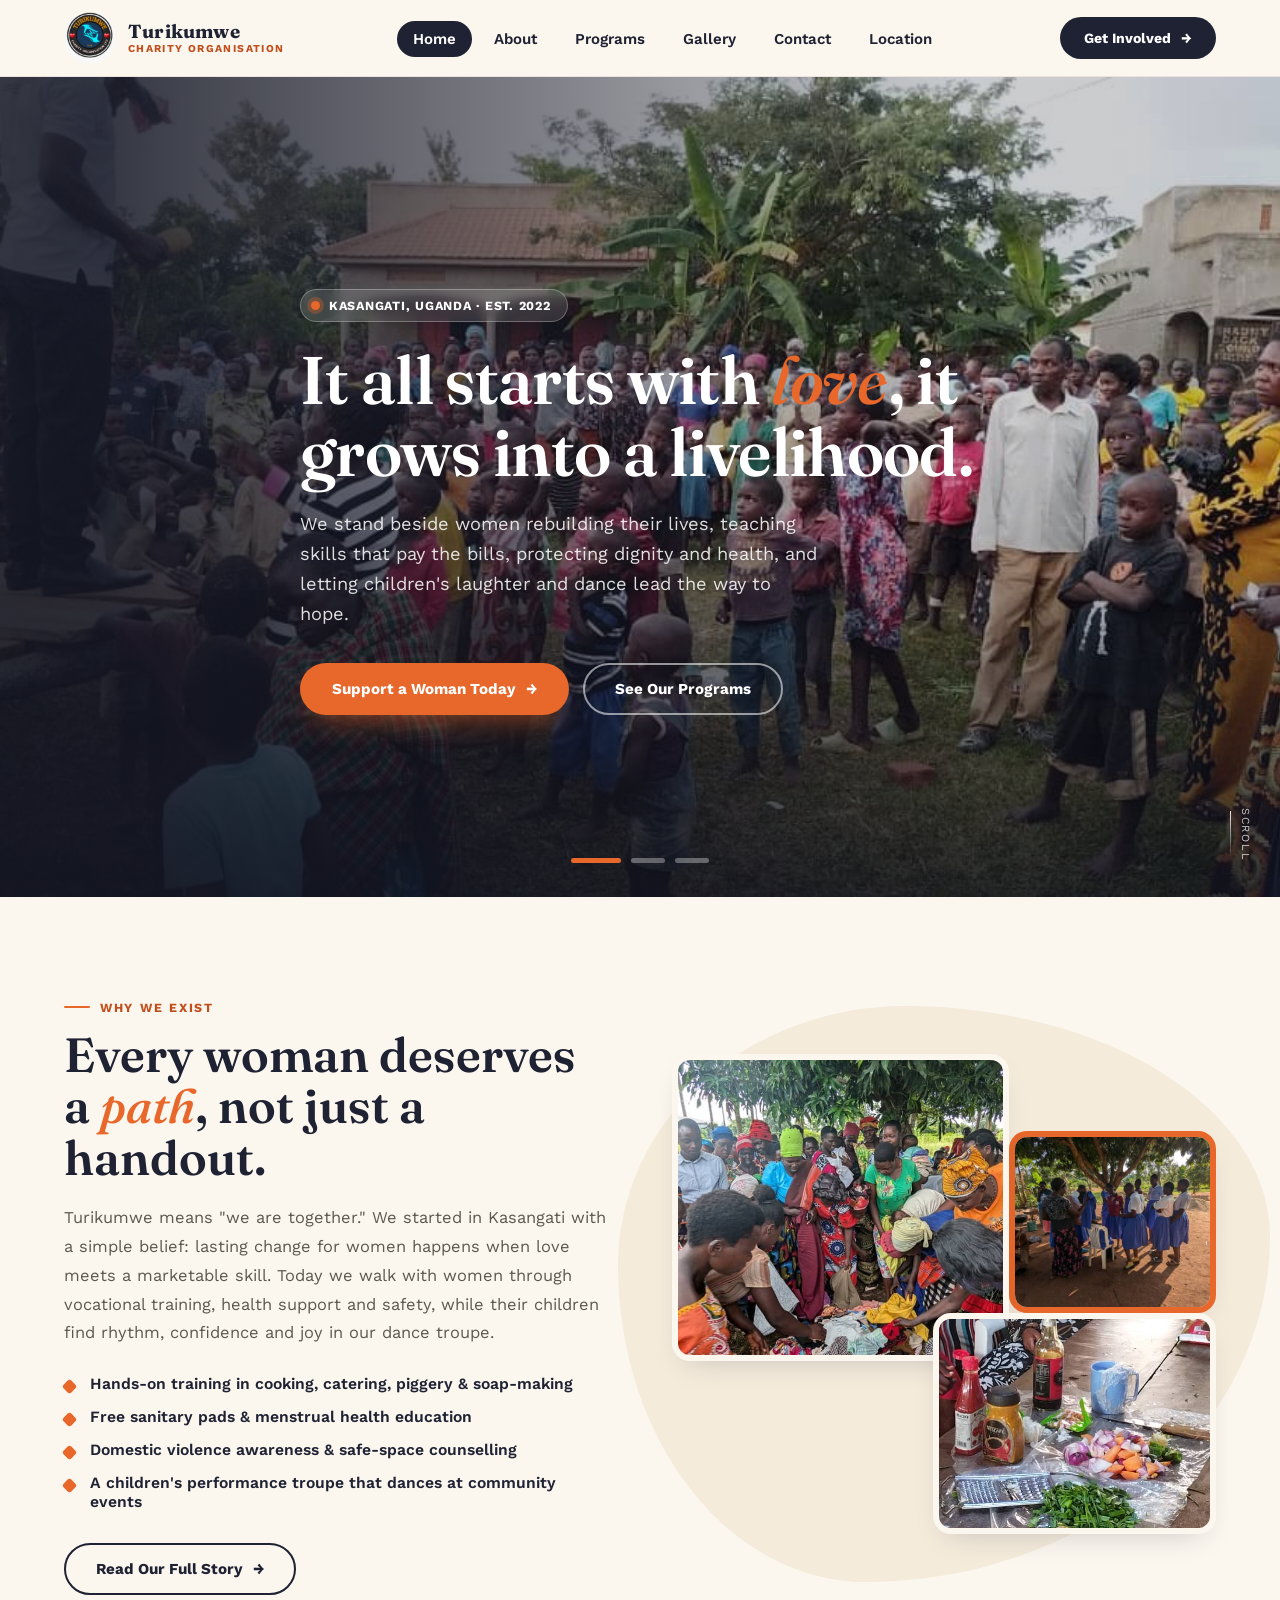
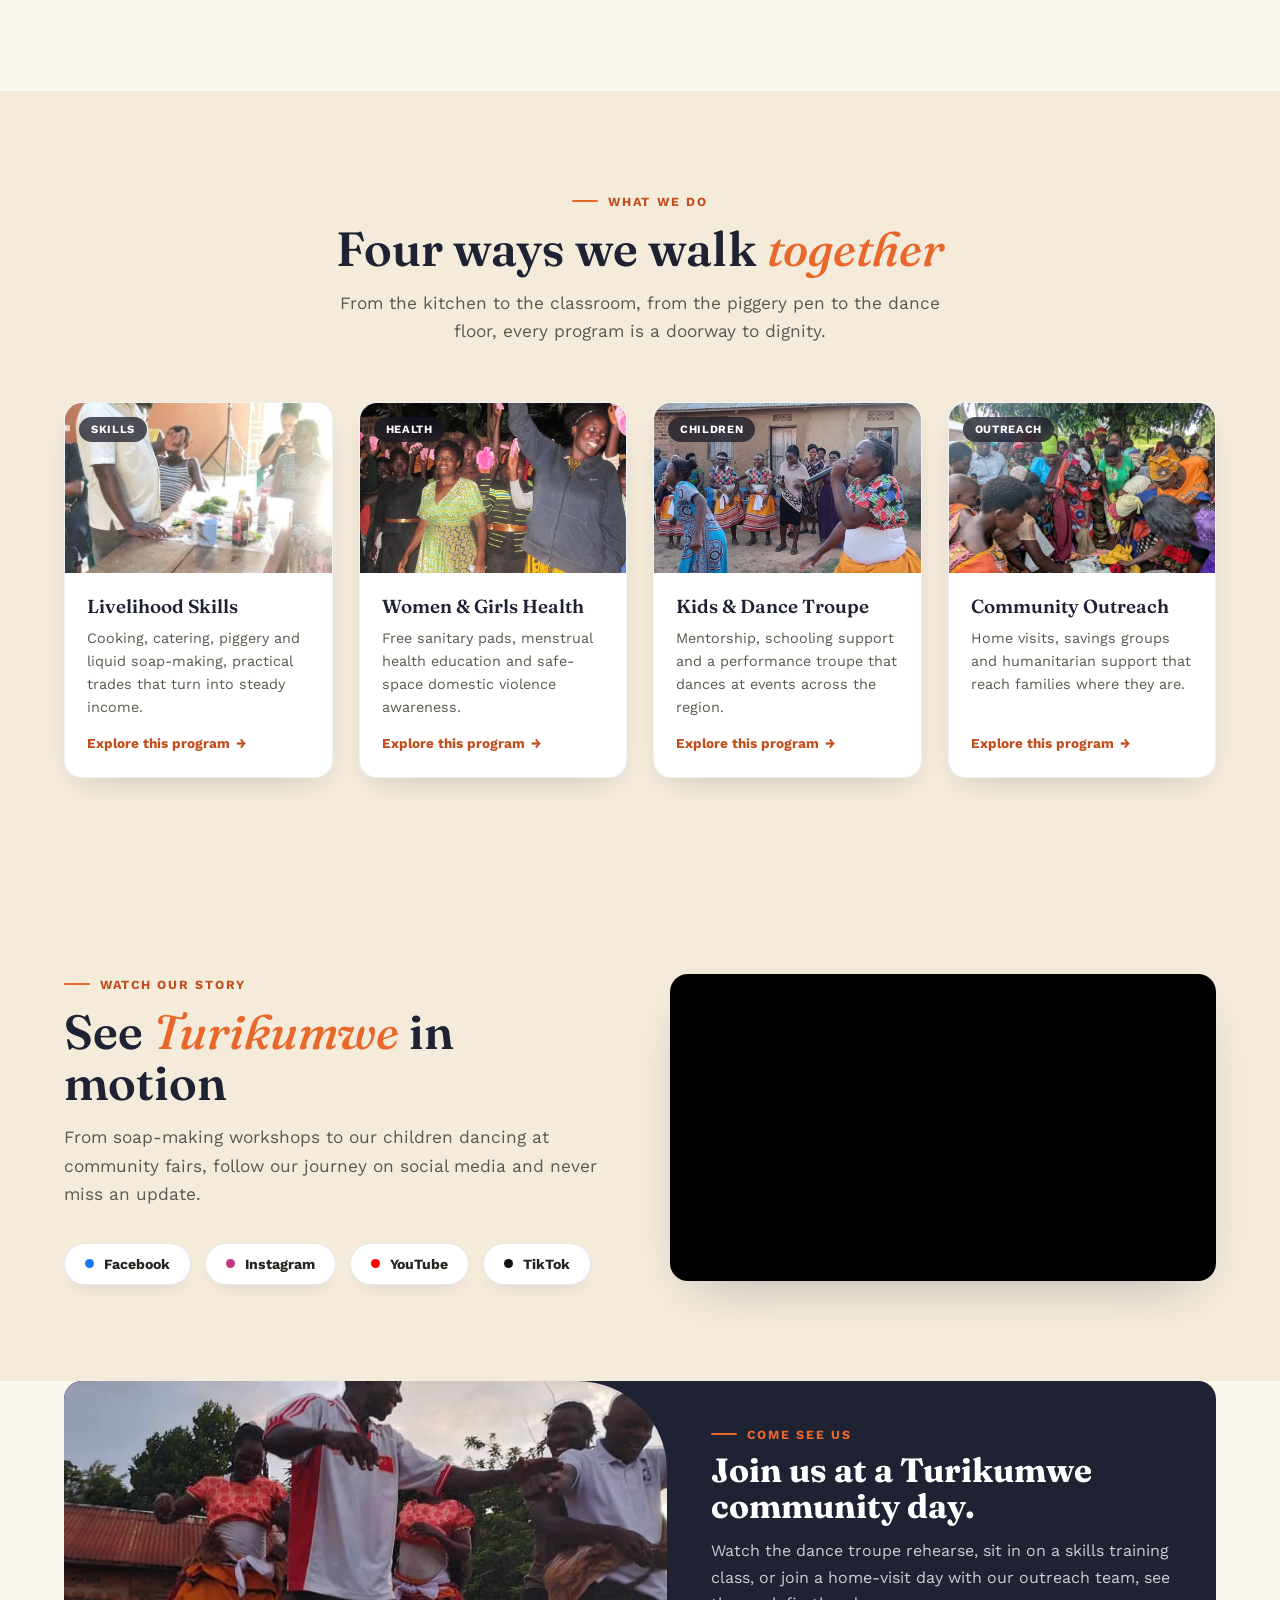
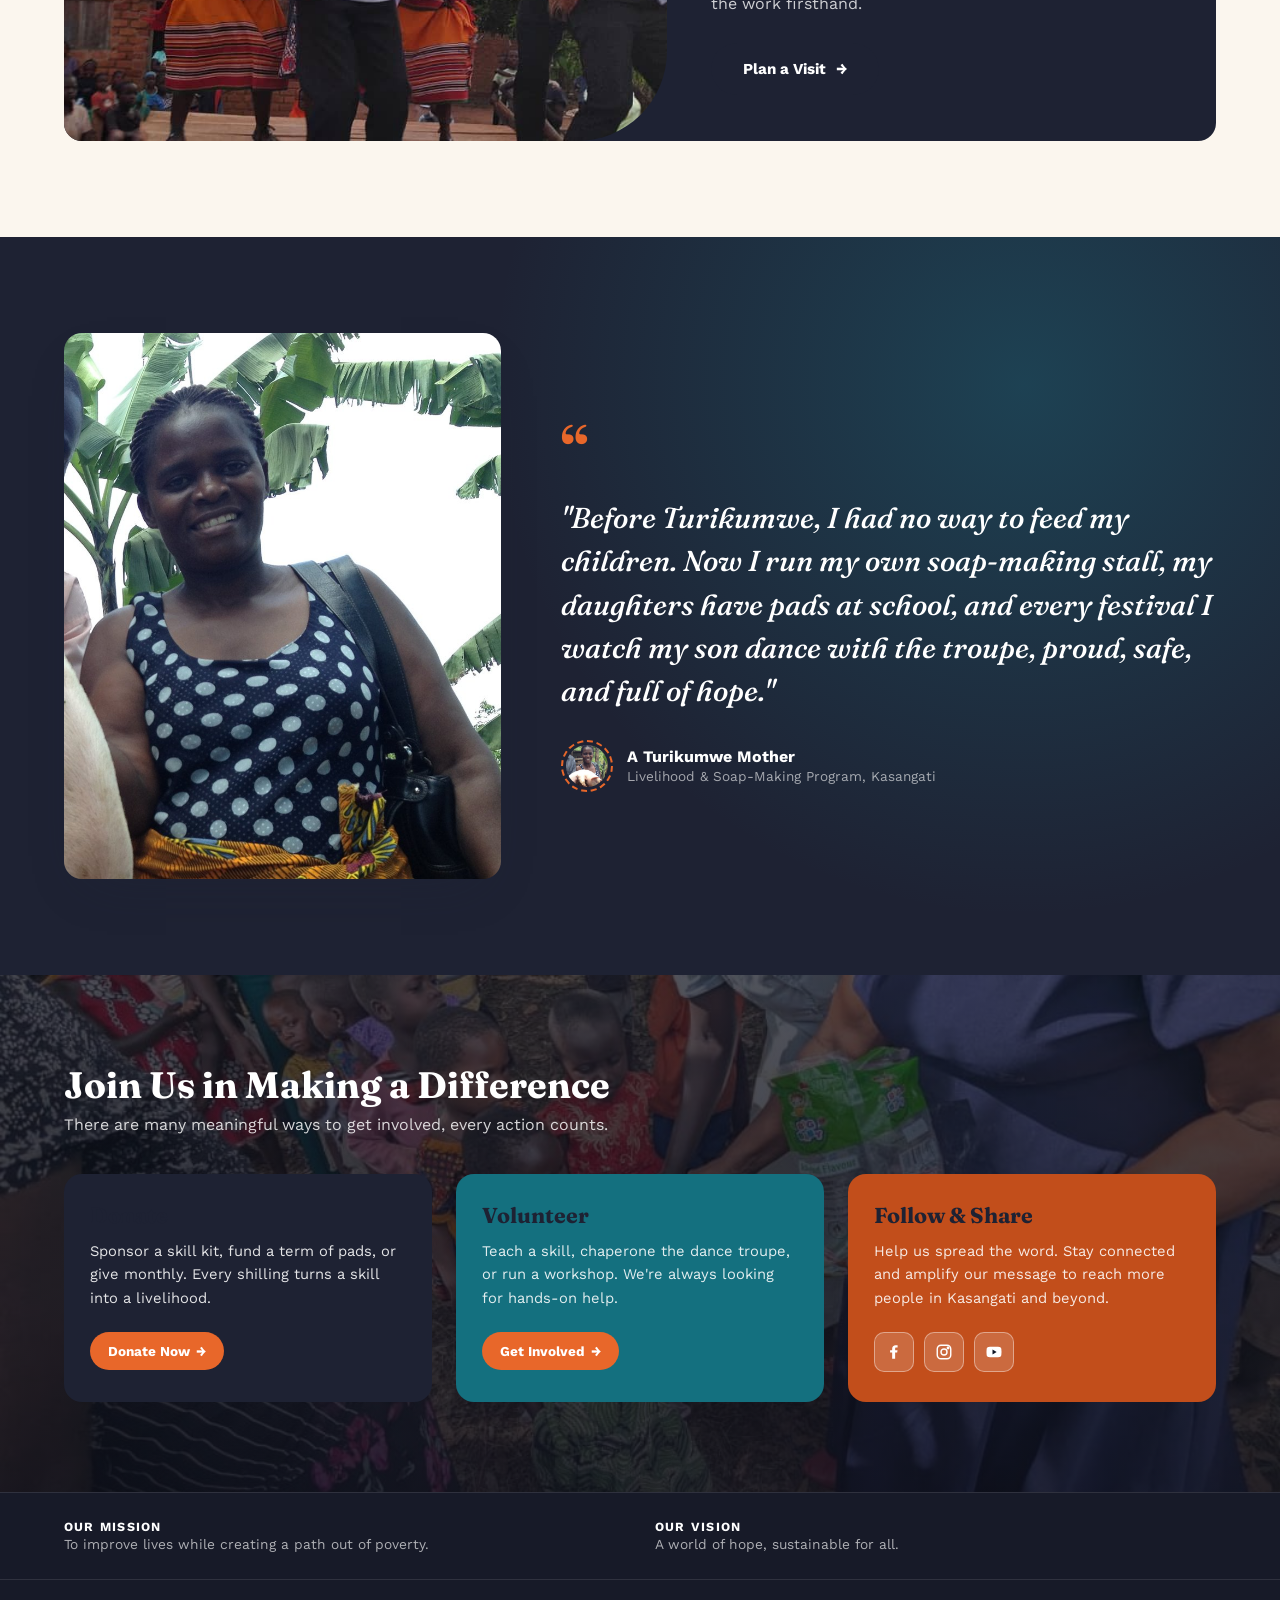
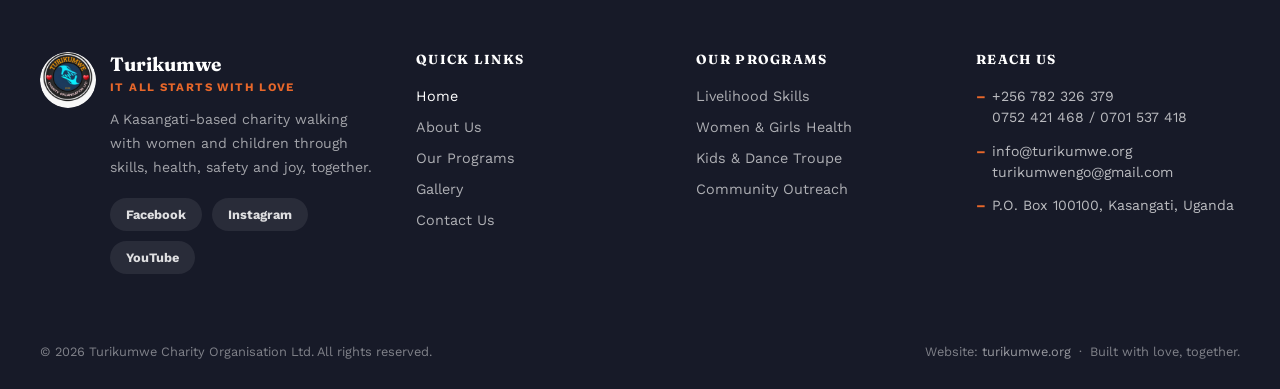
==== commit f37a6b7b: "Add files via upload" ====
--- a/index.html
+++ b/index.html
@@ -4,7 +4,7 @@
 <meta charset="UTF-8">
 <meta name="viewport" content="width=device-width, initial-scale=1.0">
 <title>Turikumwe Charity Organisation | It All Starts With Love</title>
-<meta name="description" content="Turikumwe Charity Organisation empowers women in Kasangati, Uganda through skills training, menstrual health support and domestic violence awareness — while our children's dance troupe brings joy to communities.">
+<meta name="description" content="Turikumwe Charity Organisation empowers women in Kasangati, Uganda through skills training, menstrual health support and domestic violence awareness, while our children's dance troupe brings joy to communities.">
 <link rel="icon" href="images/logo.png">
 <link rel="stylesheet" href="css/style.css">
 </head>
@@ -33,6 +33,25 @@
     </div>
   </div>
 </header>
+<div class="nav-backdrop" id="navBackdrop"></div>
+<nav class="mobile-nav" id="mobileNav">
+      <div class="nav-drawer-head">
+        <a href="index.html" class="brand">
+          <img src="images/logo.png" alt="Turikumwe Charity Organisation logo">
+          <span class="brand-word"><b>Turikumwe</b><span>Charity Organisation</span></span>
+        </a>
+        <button class="nav-drawer-close" type="button" aria-label="Close menu">&times;</button>
+      </div>
+      <ul>
+        <li><a href="index.html" class="active">Home</a></li>
+        <li><a href="about.html">About</a></li>
+        <li><a href="programs.html">Programs</a></li>
+        <li><a href="gallery.html">Gallery</a></li>
+        <li><a href="contact.html">Contact</a></li>
+        <li><a href="contact.html#location">Location</a></li>
+      </ul>
+      <a href="contact.html" class="btn btn-dark">Get Involved<span class="arrow">&rarr;</span></a>
+</nav>
 
 <!-- ============================== HERO CAROUSEL ============================== -->
 <section class="hero">
@@ -46,7 +65,7 @@
       <div class="hero-inner">
         <span class="hero-tag"><span class="dot"></span> Kasangati, Uganda · Est. 2022</span>
         <h1>It all starts with <em>love</em>, it grows into a livelihood.</h1>
-        <p class="sub">We stand beside women rebuilding their lives — teaching skills that pay the bills, protecting dignity and health, and letting children's laughter and dance lead the way to hope.</p>
+        <p class="sub">We stand beside women rebuilding their lives, teaching skills that pay the bills, protecting dignity and health, and letting children's laughter and dance lead the way to hope.</p>
         <div class="hero-cta">
           <a href="contact.html" class="btn btn-primary">Support a Woman Today<span class="arrow">&rarr;</span></a>
           <a href="programs.html" class="btn btn-outline">See Our Programs</a>
@@ -68,7 +87,7 @@
     <div class="story-text reveal">
       <span class="eyebrow">Why we exist</span>
       <h2 class="section-title">Every woman deserves a <em>path</em>, not just a handout.</h2>
-      <p>Turikumwe means "we are together." We started in Kasangati with a simple belief: lasting change for women happens when love meets a marketable skill. Today we walk with women through vocational training, health support and safety — while their children find rhythm, confidence and joy in our dance troupe.</p>
+      <p>Turikumwe means "we are together." We started in Kasangati with a simple belief: lasting change for women happens when love meets a marketable skill. Today we walk with women through vocational training, health support and safety, while their children find rhythm, confidence and joy in our dance troupe.</p>
       <ul class="story-list">
         <li>Hands-on training in cooking, catering, piggery &amp; soap-making</li>
         <li>Free sanitary pads &amp; menstrual health education</li>
@@ -93,14 +112,14 @@
     <div class="center" style="max-width:640px;">
       <span class="eyebrow">What we do</span>
       <h2 class="section-title" style="margin-top:14px;">Four ways we walk <em>together</em></h2>
-      <p class="section-lede center">From the kitchen to the classroom, from the piggery pen to the dance floor — every program is a doorway to dignity.</p>
+      <p class="section-lede center">From the kitchen to the classroom, from the piggery pen to the dance floor, every program is a doorway to dignity.</p>
     </div>
     <div class="program-grid">
       <div class="program-card reveal">
         <div class="program-media"><span class="tag">Skills</span><img src="images/site/program-skills.jpg" alt="Women learning cooking and catering skills together"></div>
         <div class="program-body">
           <h3>Livelihood Skills</h3>
-          <p>Cooking, catering, piggery and liquid soap-making — practical trades that turn into steady income.</p>
+          <p>Cooking, catering, piggery and liquid soap-making, practical trades that turn into steady income.</p>
           <a href="programs.html#skills">Explore this program</a>
         </div>
       </div>
@@ -138,13 +157,12 @@
     <div class="reveal">
       <span class="eyebrow">Watch our story</span>
       <h2 class="section-title" style="margin-top:14px;">See <em>Turikumwe</em> in motion</h2>
-      <p class="section-lede">From soap-making workshops to our children dancing at community fairs — follow our journey on social media and never miss an update.</p>
+      <p class="section-lede">From soap-making workshops to our children dancing at community fairs, follow our journey on social media and never miss an update.</p>
       <div class="social-row">
         <a class="social-chip fb" href="#" target="_blank" rel="noopener"><span class="dot"></span> Facebook</a>
         <a class="social-chip ig" href="#" target="_blank" rel="noopener"><span class="dot"></span> Instagram</a>
         <a class="social-chip yt" href="#" target="_blank" rel="noopener"><span class="dot"></span> YouTube</a>
         <a class="social-chip tt" href="#" target="_blank" rel="noopener"><span class="dot"></span> TikTok</a>
-        <a class="social-chip wa" href="#" target="_blank" rel="noopener"><span class="dot"></span> WhatsApp</a>
       </div>
     </div>
     <div class="video-wrap reveal">
@@ -163,7 +181,7 @@
       <div class="text">
         <span class="eyebrow">Come see us</span>
         <h2>Join us at a Turikumwe community day.</h2>
-        <p>Watch the dance troupe rehearse, sit in on a skills training class, or join a home-visit day with our outreach team — see the work firsthand.</p>
+        <p>Watch the dance troupe rehearse, sit in on a skills training class, or join a home-visit day with our outreach team, see the work firsthand.</p>
         <a href="contact.html" class="btn btn-dark">Plan a Visit<span class="arrow">&rarr;</span></a>
       </div>
     </div>
@@ -178,7 +196,7 @@
     </div>
     <div class="testi-quote reveal">
       <span class="quote-mark">&ldquo;</span>
-      <p>"Before Turikumwe, I had no way to feed my children. Now I run my own soap-making stall, my daughters have pads at school, and every festival I watch my son dance with the troupe — proud, safe, and full of hope."</p>
+      <p>"Before Turikumwe, I had no way to feed my children. Now I run my own soap-making stall, my daughters have pads at school, and every festival I watch my son dance with the troupe, proud, safe, and full of hope."</p>
       <div class="testi-name">
         <span class="avatar-ring"><img src="images/site/testi-avatar.jpg" alt="Community member"></span>
         <div><b>A Turikumwe Mother</b><span>Livelihood &amp; Soap-Making Program, Kasangati</span></div>
@@ -192,7 +210,7 @@
   <img class="bg" src="images/site/join-diff-bg.jpg" alt="">
   <div class="container">
     <h2 class="reveal">Join Us in Making a Difference</h2>
-    <p class="reveal">There are many meaningful ways to get involved — every action counts.</p>
+    <p class="reveal">There are many meaningful ways to get involved, every action counts.</p>
     <div class="diff-grid reveal">
       <div class="diff-card c-navy">
         <h3>Donate</h3>
@@ -211,7 +229,6 @@
           <a href="#" aria-label="Facebook" target="_blank" rel="noopener"><svg viewBox="0 0 24 24" fill="currentColor"><path d="M13.5 21v-8.2h2.75l.41-3.2H13.5V7.4c0-.93.26-1.56 1.6-1.56h1.7V2.98C16.5 2.94 15.4 2.85 14.1 2.85c-2.7 0-4.55 1.65-4.55 4.68v2.07H6.8v3.2h2.75V21h3.95z"/></svg></a>
           <a href="#" aria-label="Instagram" target="_blank" rel="noopener"><svg viewBox="0 0 24 24" fill="none" stroke="currentColor" stroke-width="1.9"><rect x="3" y="3" width="18" height="18" rx="5"/><circle cx="12" cy="12" r="4"/><circle cx="17.4" cy="6.6" r="1"/></svg></a>
           <a href="#" aria-label="YouTube" target="_blank" rel="noopener"><svg viewBox="0 0 24 24" fill="currentColor"><path d="M22 12s0-3.2-.4-4.7a2.9 2.9 0 0 0-2-2C17.9 5 12 5 12 5s-5.9 0-7.6.3a2.9 2.9 0 0 0-2 2C2 8.8 2 12 2 12s0 3.2.4 4.7a2.9 2.9 0 0 0 2 2C6.1 19 12 19 12 19s5.9 0 7.6-.3a2.9 2.9 0 0 0 2-2C22 15.2 22 12 22 12z"/><path d="M10 15.2V8.8L15.5 12z" fill="#0F1626"/></svg></a>
-          <a href="#" aria-label="WhatsApp" target="_blank" rel="noopener"><svg viewBox="0 0 24 24" fill="currentColor"><path d="M12 2a10 10 0 0 0-8.6 15L2 22l5.2-1.4A10 10 0 1 0 12 2zm0 18a8 8 0 0 1-4.1-1.1l-.3-.2-3.1.8.8-3-.2-.3A8 8 0 1 1 12 20z"/></svg></a>
         </div>
       </div>
     </div>
--- a/css/style.css
+++ b/css/style.css
@@ -126,6 +126,7 @@
 .nav-toggle.open span{ background: transparent; }
 .nav-toggle.open span::before{ top:0; transform: rotate(45deg); }
 .nav-toggle.open span::after{ top:0; transform: rotate(-45deg); }
+.mobile-nav, .nav-backdrop{ display:none; }
 
 /* (decorative stitch divider removed) */
 
@@ -419,27 +420,39 @@
 
 /* ---------------------------------- LIGHTBOX ---------------------------------- */
 .lightbox{
-  position:fixed; inset:0; z-index:200; background: rgba(12,13,20,.94);
+  position:fixed; inset:0; z-index:1300; background:#0b0c14;
   display:flex; align-items:center; justify-content:center; flex-direction:column;
   opacity:0; visibility:hidden; transition: opacity .25s ease;
-  padding: 60px 20px;
+  padding: 60px 20px; height:100vh; height:100dvh;
 }
 .lightbox.is-open{ opacity:1; visibility:visible; }
-.lightbox img{ max-width:min(1100px,92vw); max-height:76vh; object-fit:contain; border-radius:10px; box-shadow:0 30px 60px rgba(0,0,0,.5); }
-.lightbox-cap{ color:#fff; font-size:.92rem; margin-top:16px; opacity:.85; text-align:center; }
+.lightbox img{ max-width:min(1100px,88vw); max-height:74vh; object-fit:contain; border-radius:10px; box-shadow:0 30px 60px rgba(0,0,0,.5); }
+.lightbox-cap{ color:#fff; font-size:.92rem; margin-top:16px; opacity:.85; text-align:center; padding:0 50px; }
 .lightbox-close{
   position:absolute; top:22px; right:26px; background:none; border:none; color:#fff; font-size:2.2rem; line-height:1;
-  cursor:pointer; font-family: var(--font-display); font-weight:300; transition: opacity .2s;
+  cursor:pointer; font-family: var(--font-display); font-weight:300; transition: opacity .2s; z-index:2;
 }
 .lightbox-close:hover{ opacity:.6; }
 .lightbox-nav{
   position:absolute; top:50%; transform: translateY(-50%); background: rgba(255,255,255,.1); border:1px solid rgba(255,255,255,.3);
   color:#fff; width:46px; height:46px; border-radius:50%; font-size:1.6rem; cursor:pointer; transition:.2s;
-  display:flex; align-items:center; justify-content:center;
+  display:flex; align-items:center; justify-content:center; z-index:2;
 }
 .lightbox-nav:hover{ background: rgba(255,255,255,.22); }
 .lightbox-prev{ left:20px; } .lightbox-next{ right:20px; }
-@media(max-width:640px){ .lightbox-nav{ width:38px; height:38px; font-size:1.3rem; } .lightbox-prev{ left:8px; } .lightbox-next{ right:8px; } .lightbox-close{ top:14px; right:16px; } }
+@media(max-width:640px){
+  .lightbox{ padding: 56px 10px 20px; }
+  .lightbox img{ max-width:78vw; max-height:56vh; }
+  .lightbox-cap{ padding:0 8px; font-size:.82rem; margin-top:12px; }
+  .lightbox-nav{ width:34px; height:34px; font-size:1.2rem; }
+  .lightbox-prev{ left:6px; } .lightbox-next{ right:6px; }
+  .lightbox-close{ top:12px; right:14px; font-size:1.9rem; }
+}
+
+/* ---------------------------------- FAQ AUTO SLIDESHOW ---------------------------------- */
+.faq-slideshow{ position:relative; width:100%; aspect-ratio:4/3; border-radius: var(--radius); overflow:hidden; box-shadow: var(--shadow-card); background: var(--cream-2); }
+.faq-slideshow img{ position:absolute; inset:0; width:100%; height:100%; object-fit:cover; opacity:0; transition: opacity 1.2s ease; }
+.faq-slideshow img.is-active{ opacity:1; }
 
 /* ---------------------------------- JOIN THE DIFFERENCE (3-card CTA) ---------------------------------- */
 .join-diff{ position:relative; padding: 90px 0; overflow:hidden; }
@@ -495,10 +508,9 @@
 }
 
 @media (max-width: 900px){
+  .nav-toggle{ display:flex; }
+  .header-actions .btn{ display:none; }
   .main-nav{ display:none; }
-  .nav-toggle{ display:flex; }
-  .header-actions .btn span{ display:none; }
-  .header-actions .btn{ padding:11px 14px; }
 
   .story-grid, .two-col, .cta-grid, .testi-grid, .deep-program, .deep-program.reverse{ grid-template-columns:1fr; }
   .deep-program.reverse .deep-media, .deep-program.reverse .deep-text{ order:0; }
@@ -509,14 +521,36 @@
   .mini-list{ grid-template-columns:1fr; }
   .gallery-grid{ grid-template-columns: repeat(3,1fr); }
 
-  /* mobile drawer nav */
-  .main-nav.mobile-open{
-    display:block; position:fixed; inset:0; top:76px; background: var(--cream); z-index:900; padding: 30px 24px;
-    overflow-y:auto;
+  /* mobile drawer nav: slides in from the left. Lives OUTSIDE <header> in the
+     DOM so its stacking order is never trapped inside the header's own
+     stacking context (position:sticky + z-index create one). This is what
+     was blocking taps before. */
+  .nav-backdrop{
+    display:block; position:fixed; inset:0; background: rgba(15,17,28,.55); z-index:1090;
+    opacity:0; visibility:hidden; transition: opacity .3s ease;
   }
-  .main-nav.mobile-open ul{ flex-direction:column; align-items:stretch; gap:6px; }
-  .main-nav.mobile-open a{ display:block; padding:16px 18px; font-size:1.05rem; border-radius:12px; }
-  .main-nav.mobile-open .btn{ margin-top:18px; width:100%; }
+  .nav-backdrop.is-open{ opacity:1; visibility:visible; }
+
+  .mobile-nav{
+    display:block; position:fixed; top:0; left:0; height:100vh; width:min(310px,84vw);
+    background: var(--cream); z-index:1100; padding: 34px 24px 30px; overflow-y:auto;
+    transform: translateX(-100%); transition: transform .35s cubic-bezier(.4,0,.2,1);
+    box-shadow: 24px 0 60px -20px rgba(0,0,0,.35);
+  }
+  .mobile-nav.mobile-open{ transform: translateX(0); }
+  .nav-drawer-head{ display:flex; align-items:center; justify-content:space-between; margin-bottom:26px; }
+  .nav-drawer-head .brand{ gap:9px; }
+  .nav-drawer-head .brand img{ width:38px; height:38px; }
+  .nav-drawer-head .brand-word b{ font-size:1rem; }
+  .nav-drawer-close{
+    width:36px; height:36px; border-radius:50%; border:1.5px solid rgba(30,34,51,.18); background:#fff;
+    font-family: var(--font-display); font-size:1.3rem; font-weight:400; color: var(--navy); flex-shrink:0; line-height:1;
+  }
+  .mobile-nav ul{ display:flex; flex-direction:column; align-items:stretch; gap:6px; }
+  .mobile-nav ul a{ display:block; padding:15px 16px; font-size:1.03rem; border-radius:12px; font-weight:600; color: var(--navy); }
+  .mobile-nav ul a:hover{ background: var(--orange-light); color: var(--orange-dark); }
+  .mobile-nav ul a.active{ background: var(--navy); color:#fff; }
+  .mobile-nav > a.btn{ display:inline-flex; margin-top:22px; width:100%; color:#fff; }
 }
 
 @media (max-width: 620px){
@@ -530,7 +564,8 @@
   .hero p.sub{ font-size:1rem; }
   .cta-actions .btn, .hero-cta .btn{ width:100%; }
   .hero-scroll{ display:none; }
-  .footer-top{ grid-template-columns:1fr; padding: 56px 0 30px; }
+  .footer-top{ grid-template-columns: 1fr 1fr; padding: 56px 0 30px; row-gap:36px; }
+  .footer-brand{ grid-column: 1 / -1; }
   .page-hero{ height:340px; }
   .collage .c3{ display:none; }
   .gallery-grid{ grid-template-columns: repeat(2,1fr); gap:12px; }
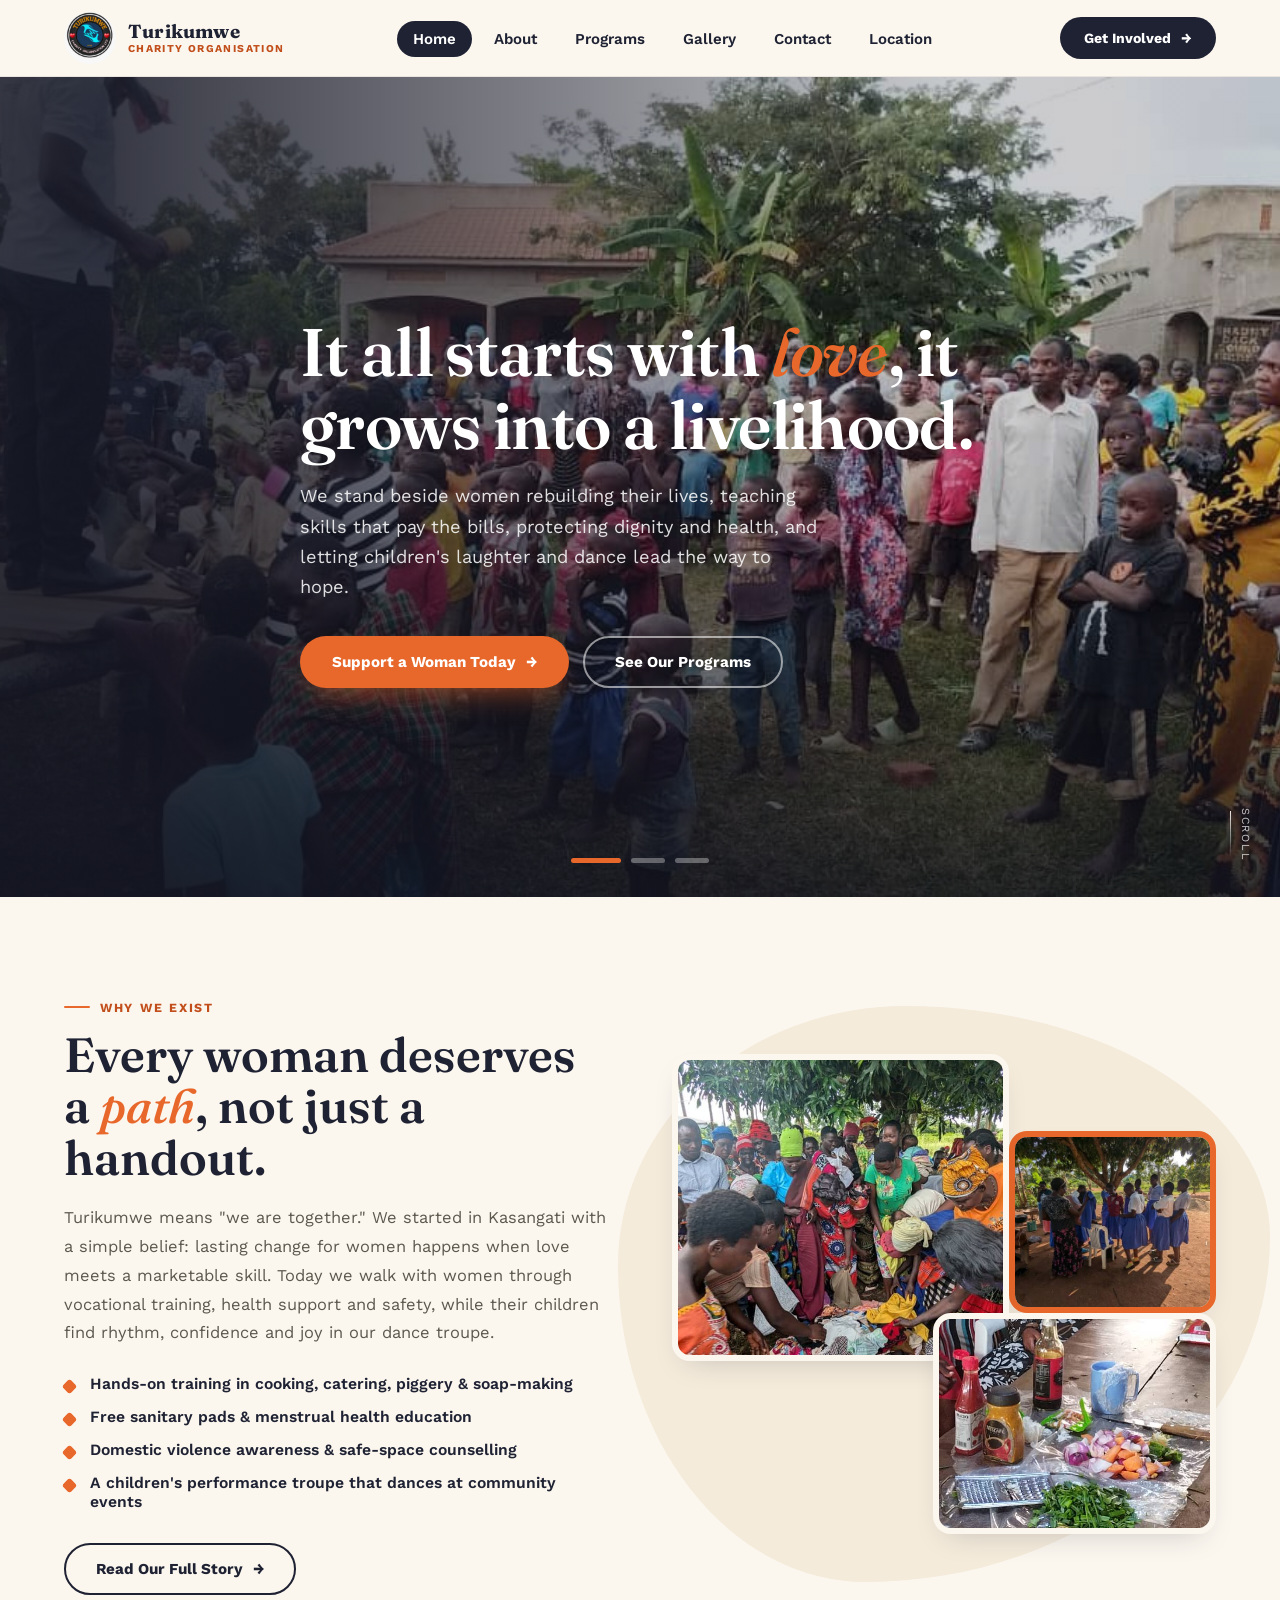
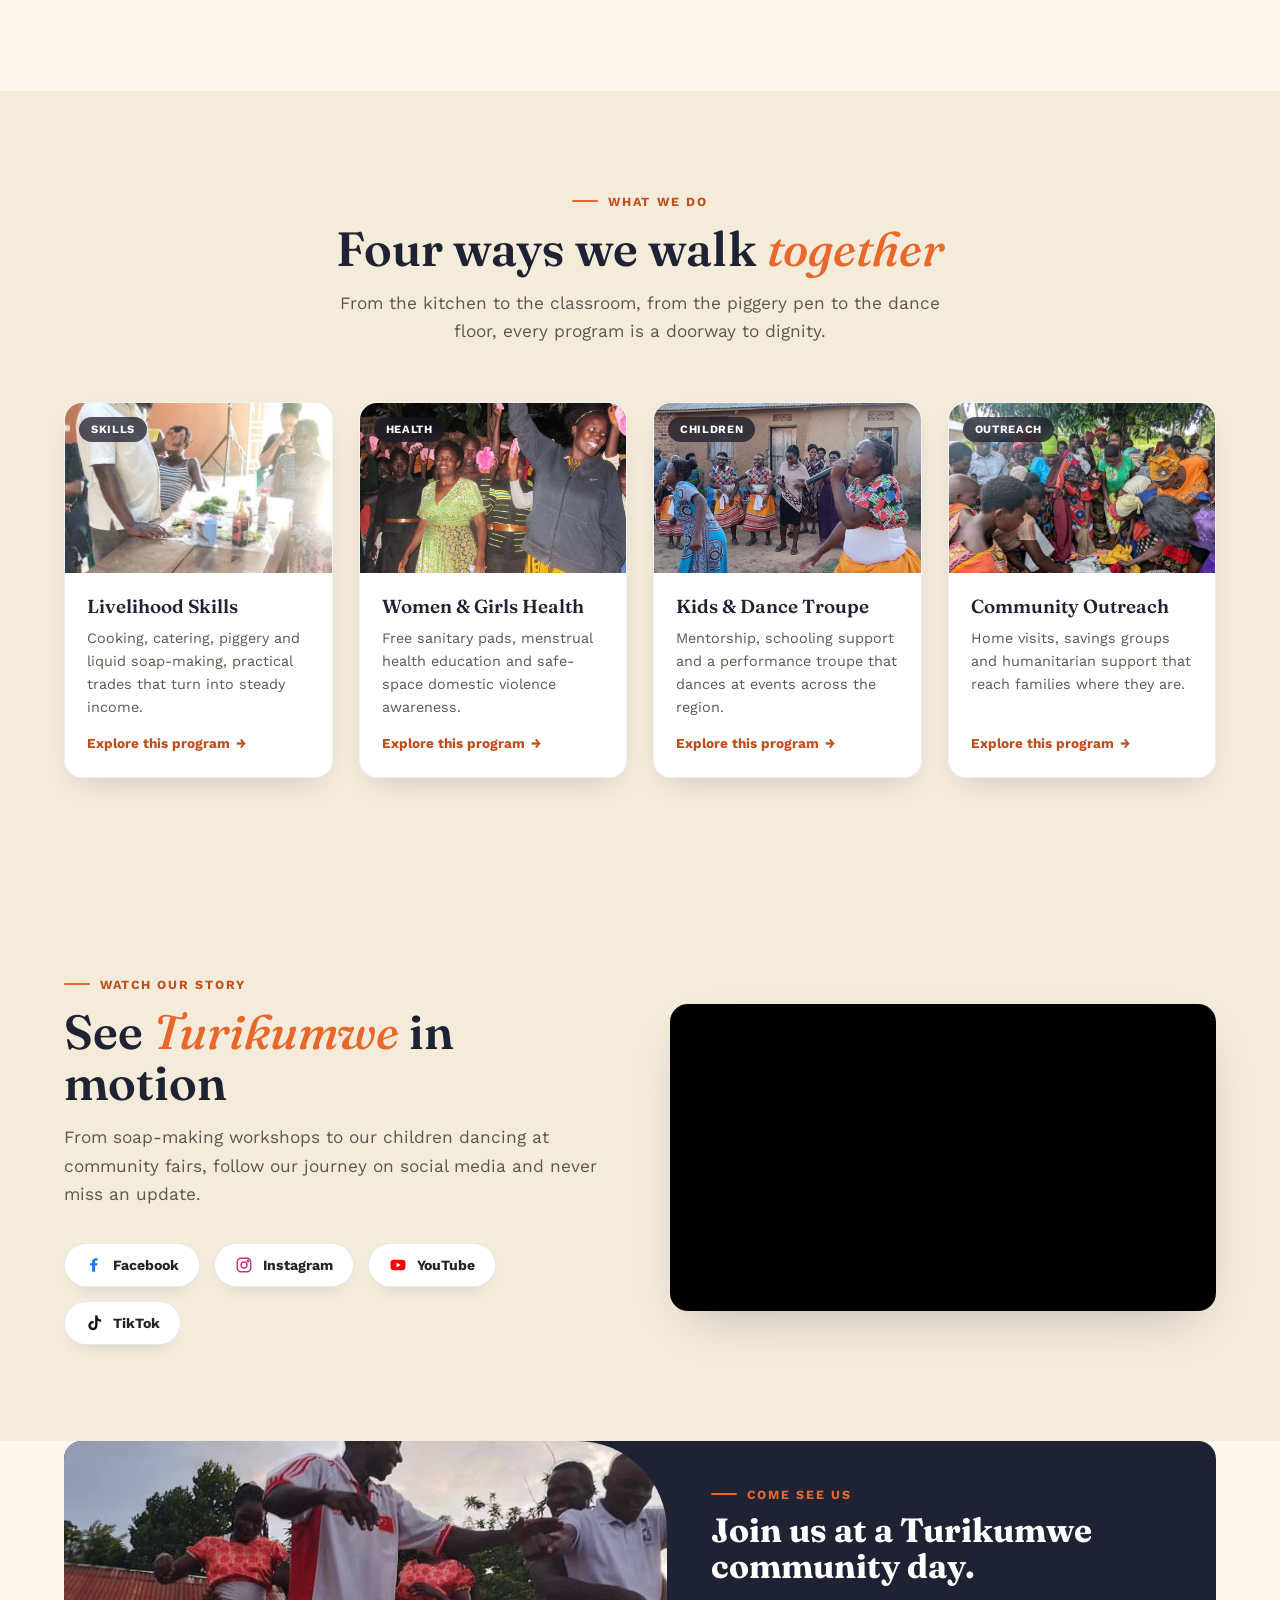
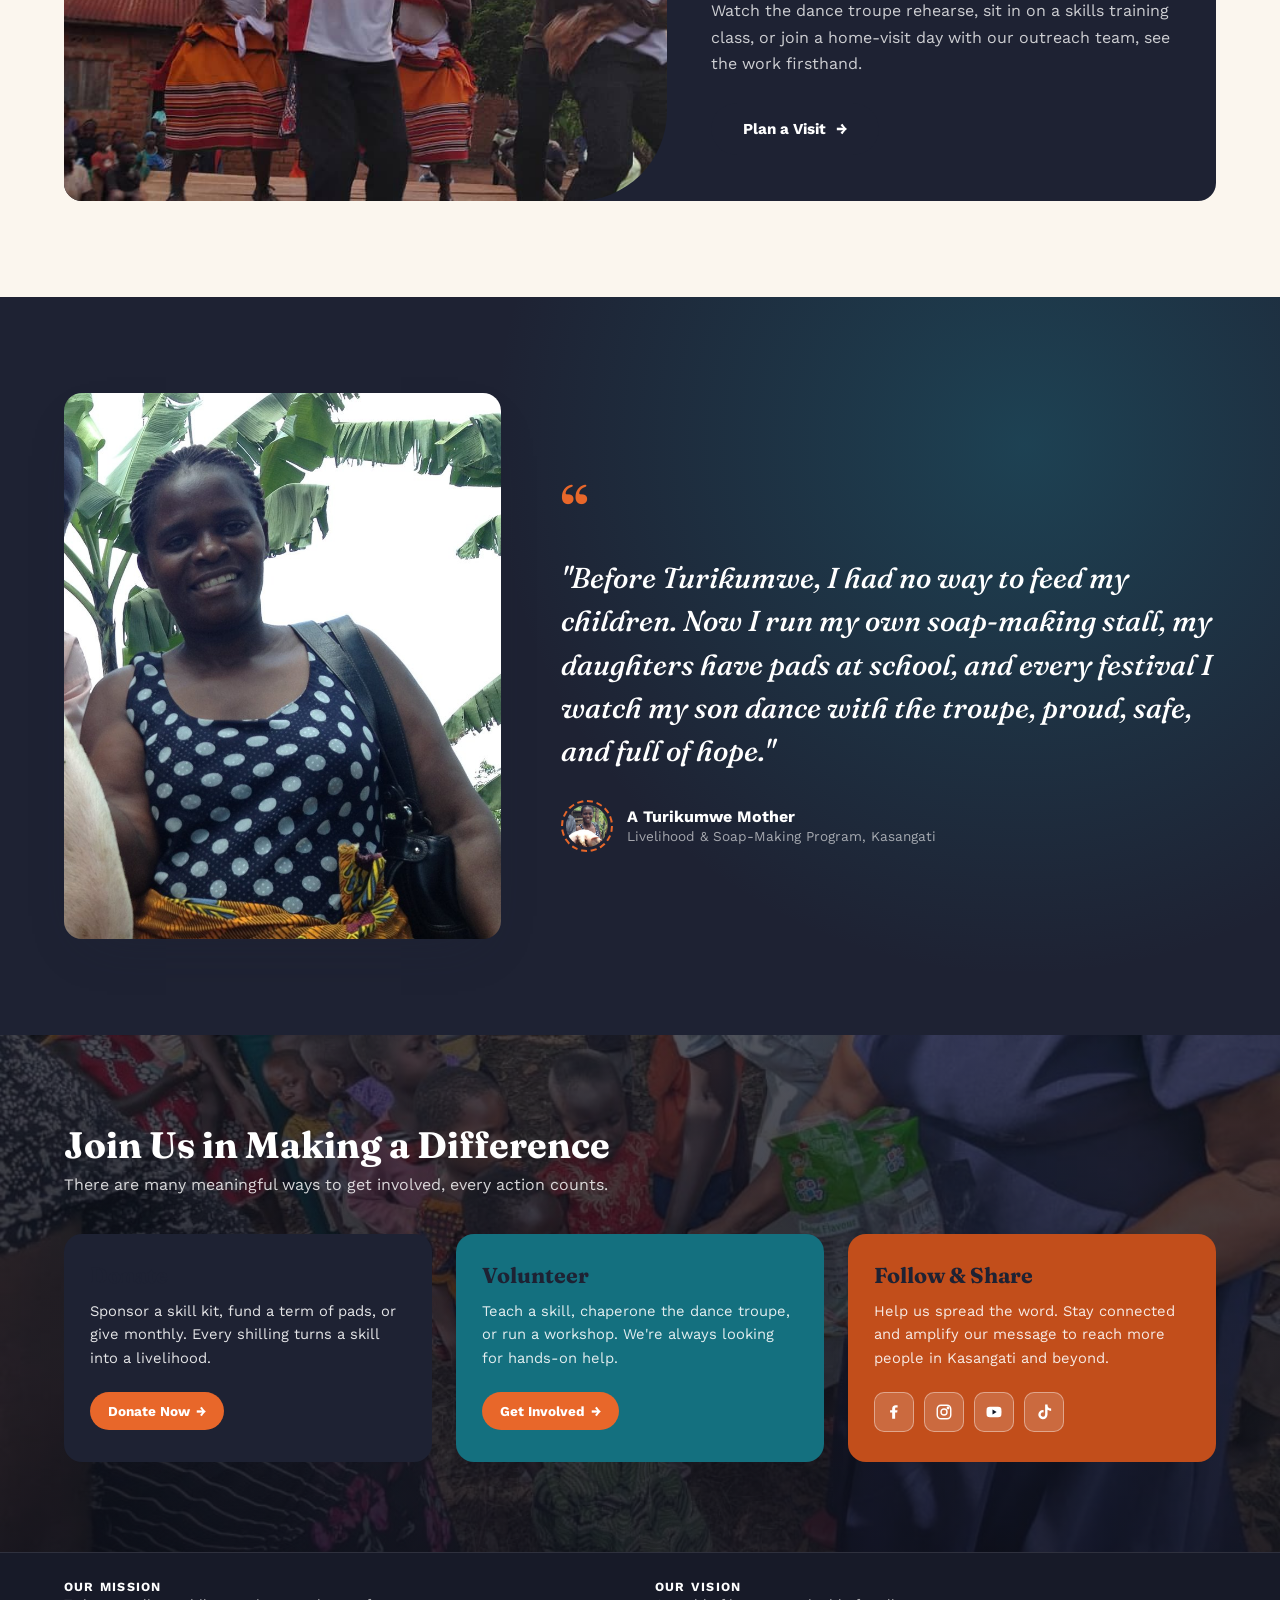
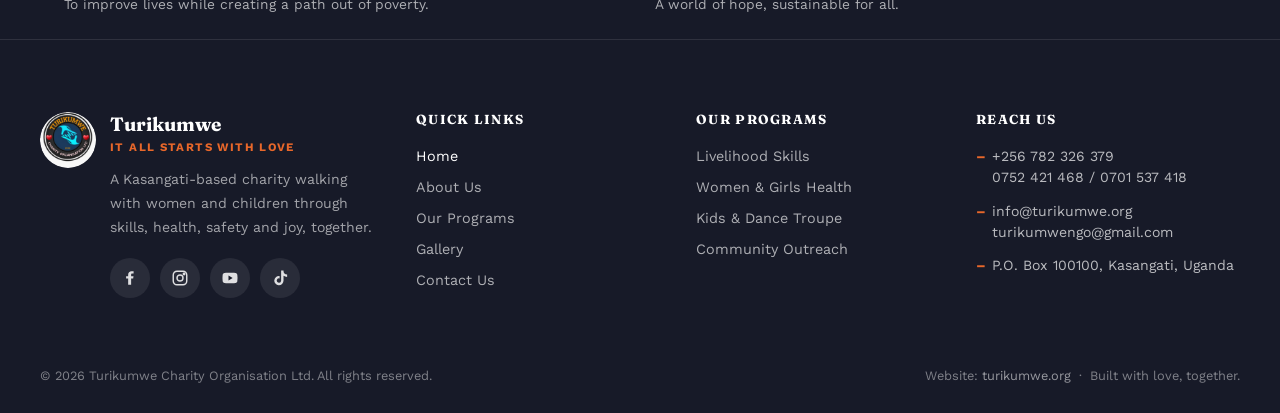
==== commit 8fe772b8: "Add files via upload" ====
--- a/index.html
+++ b/index.html
@@ -63,7 +63,6 @@
   <div class="hero-content">
     <div class="container">
       <div class="hero-inner">
-        <span class="hero-tag"><span class="dot"></span> Kasangati, Uganda · Est. 2022</span>
         <h1>It all starts with <em>love</em>, it grows into a livelihood.</h1>
         <p class="sub">We stand beside women rebuilding their lives, teaching skills that pay the bills, protecting dignity and health, and letting children's laughter and dance lead the way to hope.</p>
         <div class="hero-cta">
@@ -159,10 +158,10 @@
       <h2 class="section-title" style="margin-top:14px;">See <em>Turikumwe</em> in motion</h2>
       <p class="section-lede">From soap-making workshops to our children dancing at community fairs, follow our journey on social media and never miss an update.</p>
       <div class="social-row">
-        <a class="social-chip fb" href="#" target="_blank" rel="noopener"><span class="dot"></span> Facebook</a>
-        <a class="social-chip ig" href="#" target="_blank" rel="noopener"><span class="dot"></span> Instagram</a>
-        <a class="social-chip yt" href="#" target="_blank" rel="noopener"><span class="dot"></span> YouTube</a>
-        <a class="social-chip tt" href="#" target="_blank" rel="noopener"><span class="dot"></span> TikTok</a>
+        <a class="social-chip fb" href="#" target="_blank" rel="noopener"><svg viewBox="0 0 24 24" fill="currentColor"><path d="M13.5 21v-8.2h2.75l.41-3.2H13.5V7.4c0-.93.26-1.56 1.6-1.56h1.7V2.98C16.5 2.94 15.4 2.85 14.1 2.85c-2.7 0-4.55 1.65-4.55 4.68v2.07H6.8v3.2h2.75V21h3.95z"/></svg> Facebook</a>
+        <a class="social-chip ig" href="#" target="_blank" rel="noopener"><svg viewBox="0 0 24 24" fill="none" stroke="currentColor" stroke-width="1.9"><rect x="3" y="3" width="18" height="18" rx="5"/><circle cx="12" cy="12" r="4"/><circle cx="17.4" cy="6.6" r="1"/></svg> Instagram</a>
+        <a class="social-chip yt" href="#" target="_blank" rel="noopener"><svg viewBox="0 0 24 24" fill="currentColor"><path d="M22 12s0-3.2-.4-4.7a2.9 2.9 0 0 0-2-2C17.9 5 12 5 12 5s-5.9 0-7.6.3a2.9 2.9 0 0 0-2 2C2 8.8 2 12 2 12s0 3.2.4 4.7a2.9 2.9 0 0 0 2 2C6.1 19 12 19 12 19s5.9 0 7.6-.3a2.9 2.9 0 0 0 2-2C22 15.2 22 12 22 12z"/><path d="M10 15.2V8.8L15.5 12z" fill="#fff"/></svg> YouTube</a>
+        <a class="social-chip tt" href="#" target="_blank" rel="noopener"><svg viewBox="0 0 24 24" fill="currentColor"><path d="M16.7 2h-3.2v13.4a2.9 2.9 0 1 1-2.05-2.77v-3.28a6.15 6.15 0 1 0 5.25 6.08V9.03a8.3 8.3 0 0 0 4.8 1.53V7.35a5.06 5.06 0 0 1-4.8-5.35z"/></svg> TikTok</a>
       </div>
     </div>
     <div class="video-wrap reveal">
@@ -229,6 +228,7 @@
           <a href="#" aria-label="Facebook" target="_blank" rel="noopener"><svg viewBox="0 0 24 24" fill="currentColor"><path d="M13.5 21v-8.2h2.75l.41-3.2H13.5V7.4c0-.93.26-1.56 1.6-1.56h1.7V2.98C16.5 2.94 15.4 2.85 14.1 2.85c-2.7 0-4.55 1.65-4.55 4.68v2.07H6.8v3.2h2.75V21h3.95z"/></svg></a>
           <a href="#" aria-label="Instagram" target="_blank" rel="noopener"><svg viewBox="0 0 24 24" fill="none" stroke="currentColor" stroke-width="1.9"><rect x="3" y="3" width="18" height="18" rx="5"/><circle cx="12" cy="12" r="4"/><circle cx="17.4" cy="6.6" r="1"/></svg></a>
           <a href="#" aria-label="YouTube" target="_blank" rel="noopener"><svg viewBox="0 0 24 24" fill="currentColor"><path d="M22 12s0-3.2-.4-4.7a2.9 2.9 0 0 0-2-2C17.9 5 12 5 12 5s-5.9 0-7.6.3a2.9 2.9 0 0 0-2 2C2 8.8 2 12 2 12s0 3.2.4 4.7a2.9 2.9 0 0 0 2 2C6.1 19 12 19 12 19s5.9 0 7.6-.3a2.9 2.9 0 0 0 2-2C22 15.2 22 12 22 12z"/><path d="M10 15.2V8.8L15.5 12z" fill="#0F1626"/></svg></a>
+          <a href="#" aria-label="TikTok" target="_blank" rel="noopener"><svg viewBox="0 0 24 24" fill="currentColor"><path d="M16.7 2h-3.2v13.4a2.9 2.9 0 1 1-2.05-2.77v-3.28a6.15 6.15 0 1 0 5.25 6.08V9.03a8.3 8.3 0 0 0 4.8 1.53V7.35a5.06 5.06 0 0 1-4.8-5.35z"/></svg></a>
         </div>
       </div>
     </div>
--- a/css/style.css
+++ b/css/style.css
@@ -230,8 +230,8 @@
   transition: transform .2s ease, border-color .2s ease;
 }
 .social-chip:hover{ transform: translateY(-3px); border-color: var(--orange); }
-.social-chip .dot{ width:9px; height:9px; border-radius:50%; flex-shrink:0; }
-.social-chip.fb .dot{ background:#1877F2; } .social-chip.ig .dot{ background:#C13584; } .social-chip.yt .dot{ background:#FF0000; } .social-chip.tt .dot{ background:#111; } .social-chip.wa .dot{ background:#25D366; }
+.social-chip svg{ width:18px; height:18px; flex-shrink:0; }
+.social-chip.fb svg{ color:#1877F2; } .social-chip.ig svg{ color:#C13584; } .social-chip.yt svg{ color:#FF0000; } .social-chip.tt svg{ color:#111; } .social-chip.wa svg{ color:#25D366; }
 
 /* ---------------------------------- TESTIMONIAL ---------------------------------- */
 .testi{
@@ -278,10 +278,11 @@
 .footer-brand p{ margin-top:14px; font-size:.88rem; line-height:1.7; color: rgba(255,255,255,.6); max-width:280px; }
 .footer-social{ display:flex; flex-wrap:wrap; gap:10px; margin-top:18px; }
 .footer-social a{
-  padding:9px 16px; border-radius:999px; background: rgba(255,255,255,.08); font-size:.8rem; font-weight:700;
-  color: rgba(255,255,255,.85); transition:.2s;
-}
-.footer-social a:hover{ background: var(--orange); color:#fff; }
+  width:40px; height:40px; border-radius:50%; background: rgba(255,255,255,.08);
+  color: rgba(255,255,255,.85); transition:.2s; display:flex; align-items:center; justify-content:center; flex-shrink:0;
+}
+.footer-social a:hover{ background: var(--orange); color:#fff; transform: translateY(-3px); }
+.footer-social svg{ width:18px; height:18px; }
 
 .footer-col h4{ color:#fff; font-size:.82rem; letter-spacing:.1em; text-transform:uppercase; font-weight:700; margin-bottom:20px; }
 .footer-col ul{ display:flex; flex-direction:column; gap:12px; }
@@ -300,9 +301,13 @@
 .footer-bottom a{ color: rgba(255,255,255,.55); }
 
 /* ---------------------------------- PAGE HERO (inner pages) ---------------------------------- */
+/* ---------------------------------- AUTO-CHANGING BACKGROUNDS ---------------------------------- */
+.bg-slideshow{ position:absolute; inset:0; z-index:0; }
+.bg-slideshow img{ position:absolute; inset:0; width:100%; height:100%; object-fit:cover; object-position:center 28%; opacity:0; transition: opacity 1.8s ease; }
+.bg-slideshow img.is-active{ opacity:1; }
+
 .page-hero{ position:relative; height: 420px; display:flex; align-items:flex-end; overflow:hidden; background: var(--navy); }
-.page-hero img{ position:absolute; inset:0; width:100%; height:100%; object-fit:cover; object-position: center 28%; opacity:.55; }
-.page-hero::after{ content:""; position:absolute; inset:0; background: linear-gradient(180deg, rgba(20,22,35,.35), rgba(20,22,35,.92)); }
+.page-hero::after{ content:""; position:absolute; inset:0; z-index:1; background: linear-gradient(180deg, rgba(20,22,35,.35), rgba(20,22,35,.92)); }
 .page-hero-inner{ position:relative; z-index:2; padding-bottom: 46px; width:100%; }
 .breadcrumb{ display:flex; gap:8px; align-items:center; color: rgba(255,255,255,.6); font-size:.82rem; margin-bottom:16px; }
 .breadcrumb a{ color: rgba(255,255,255,.85); font-weight:600; }
@@ -334,7 +339,7 @@
 .tl-item p{ margin-top:6px; color: var(--ink-soft); font-size:.92rem; line-height:1.6; max-width:560px; }
 
 /* team */
-.team-grid{ display:grid; grid-template-columns: repeat(4,1fr); gap:26px; margin-top:50px; }
+.team-grid{ display:grid; grid-template-columns: repeat(3,1fr); gap:26px; margin-top:50px; }
 .team-card{ text-align:center; }
 .team-photo{ aspect-ratio:1; border-radius:50%; overflow:hidden; box-shadow: var(--shadow-card); border:5px solid #fff; outline: 2px dashed var(--orange); outline-offset:6px; margin-bottom:18px; }
 .team-photo img{ width:100%; height:100%; object-fit:cover; }
@@ -366,6 +371,14 @@
 .filter-chip.active{ background: var(--navy); color:#fff; border-color: var(--navy); }
 
 /* contact page */
+.contact-section{ position:relative; background: var(--navy); overflow:hidden; }
+.contact-section::after{ content:""; position:absolute; inset:0; z-index:1; background: linear-gradient(160deg, rgba(20,22,35,.94), rgba(20,22,35,.85)); }
+.contact-section > .container{ position:relative; z-index:2; }
+.contact-section .eyebrow{ color: var(--orange); }
+.contact-section .eyebrow::before{ background: var(--orange); }
+.contact-section h2{ color:#fff; }
+.contact-section .form-note{ color: rgba(255,255,255,.6); }
+
 .contact-grid{ display:grid; grid-template-columns: .9fr 1.1fr; gap:56px; }
 .contact-card{ background:#fff; border-radius: var(--radius); box-shadow: var(--shadow-card); padding: 34px; border:1px solid rgba(30,34,51,.06); }
 .info-line{ padding:18px 0; border-bottom:1px dashed rgba(30,34,51,.14); border-left:3px solid var(--orange); padding-left:16px; }
